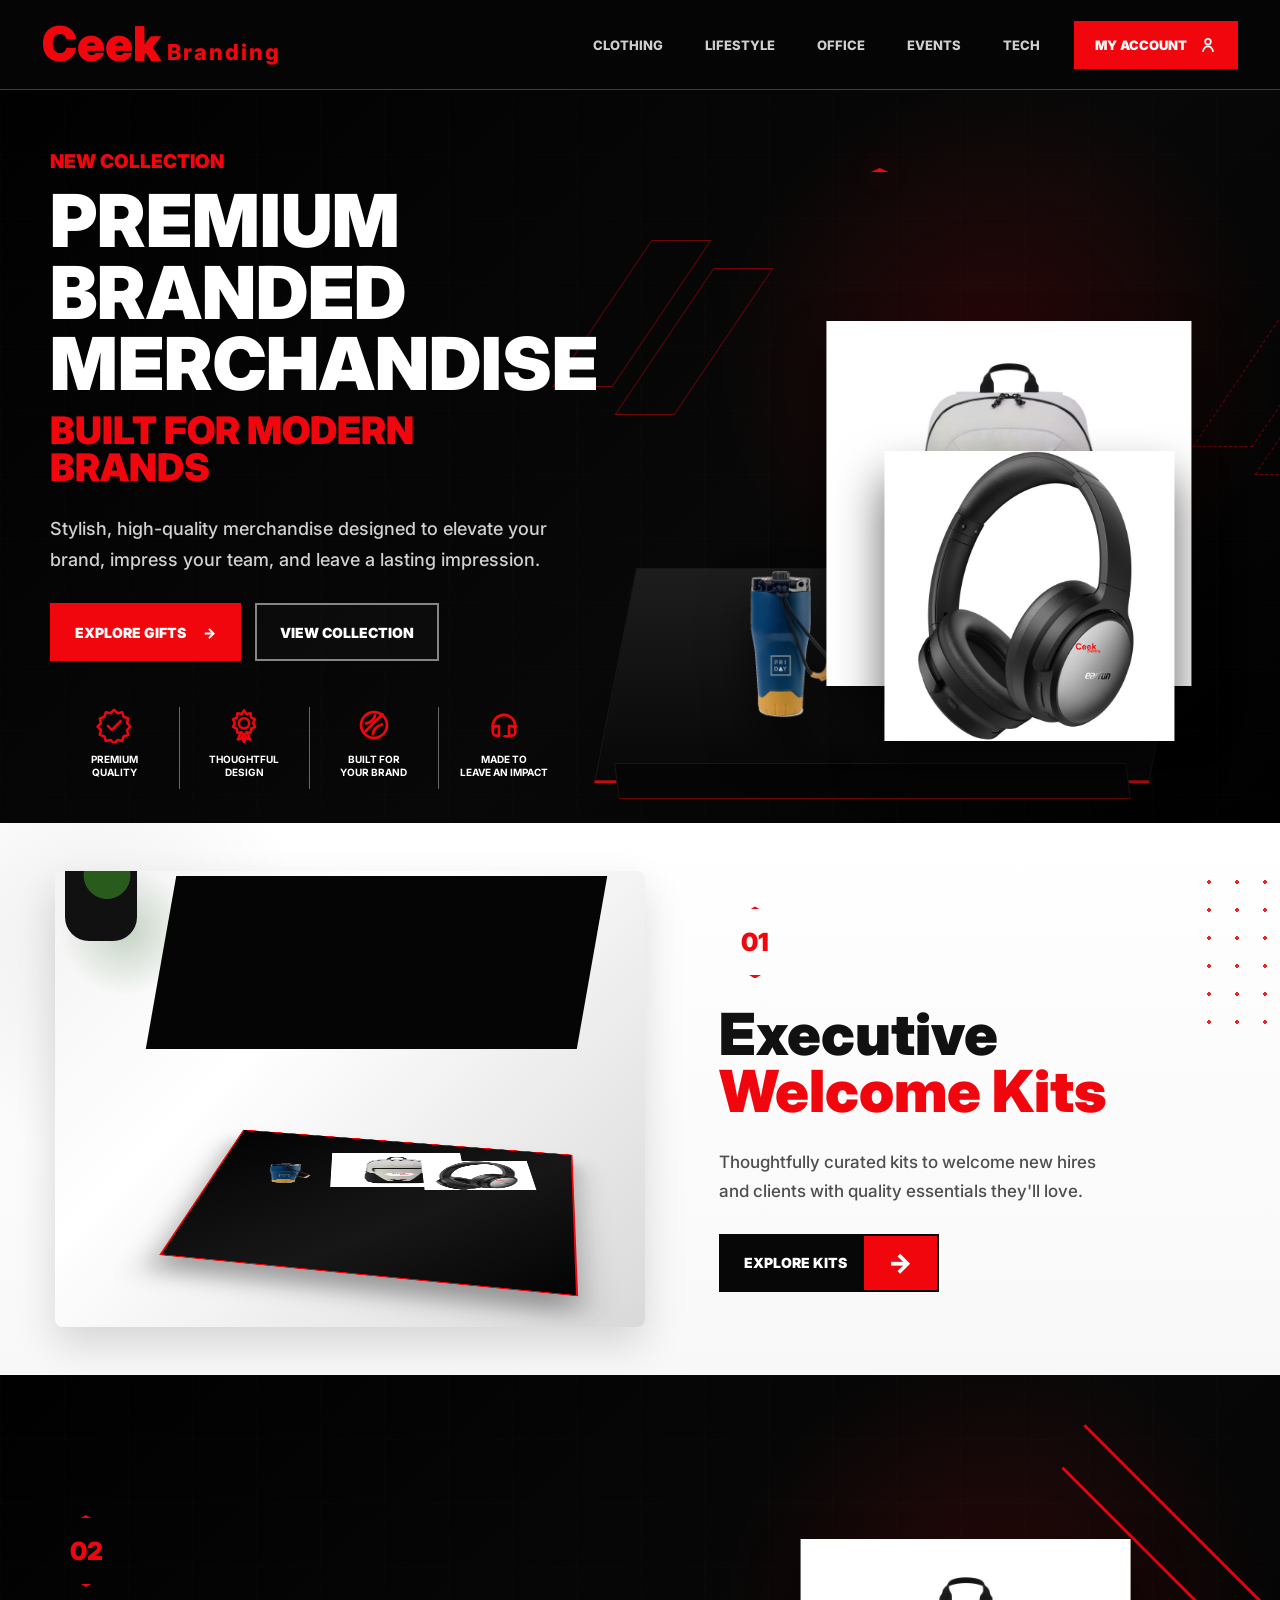
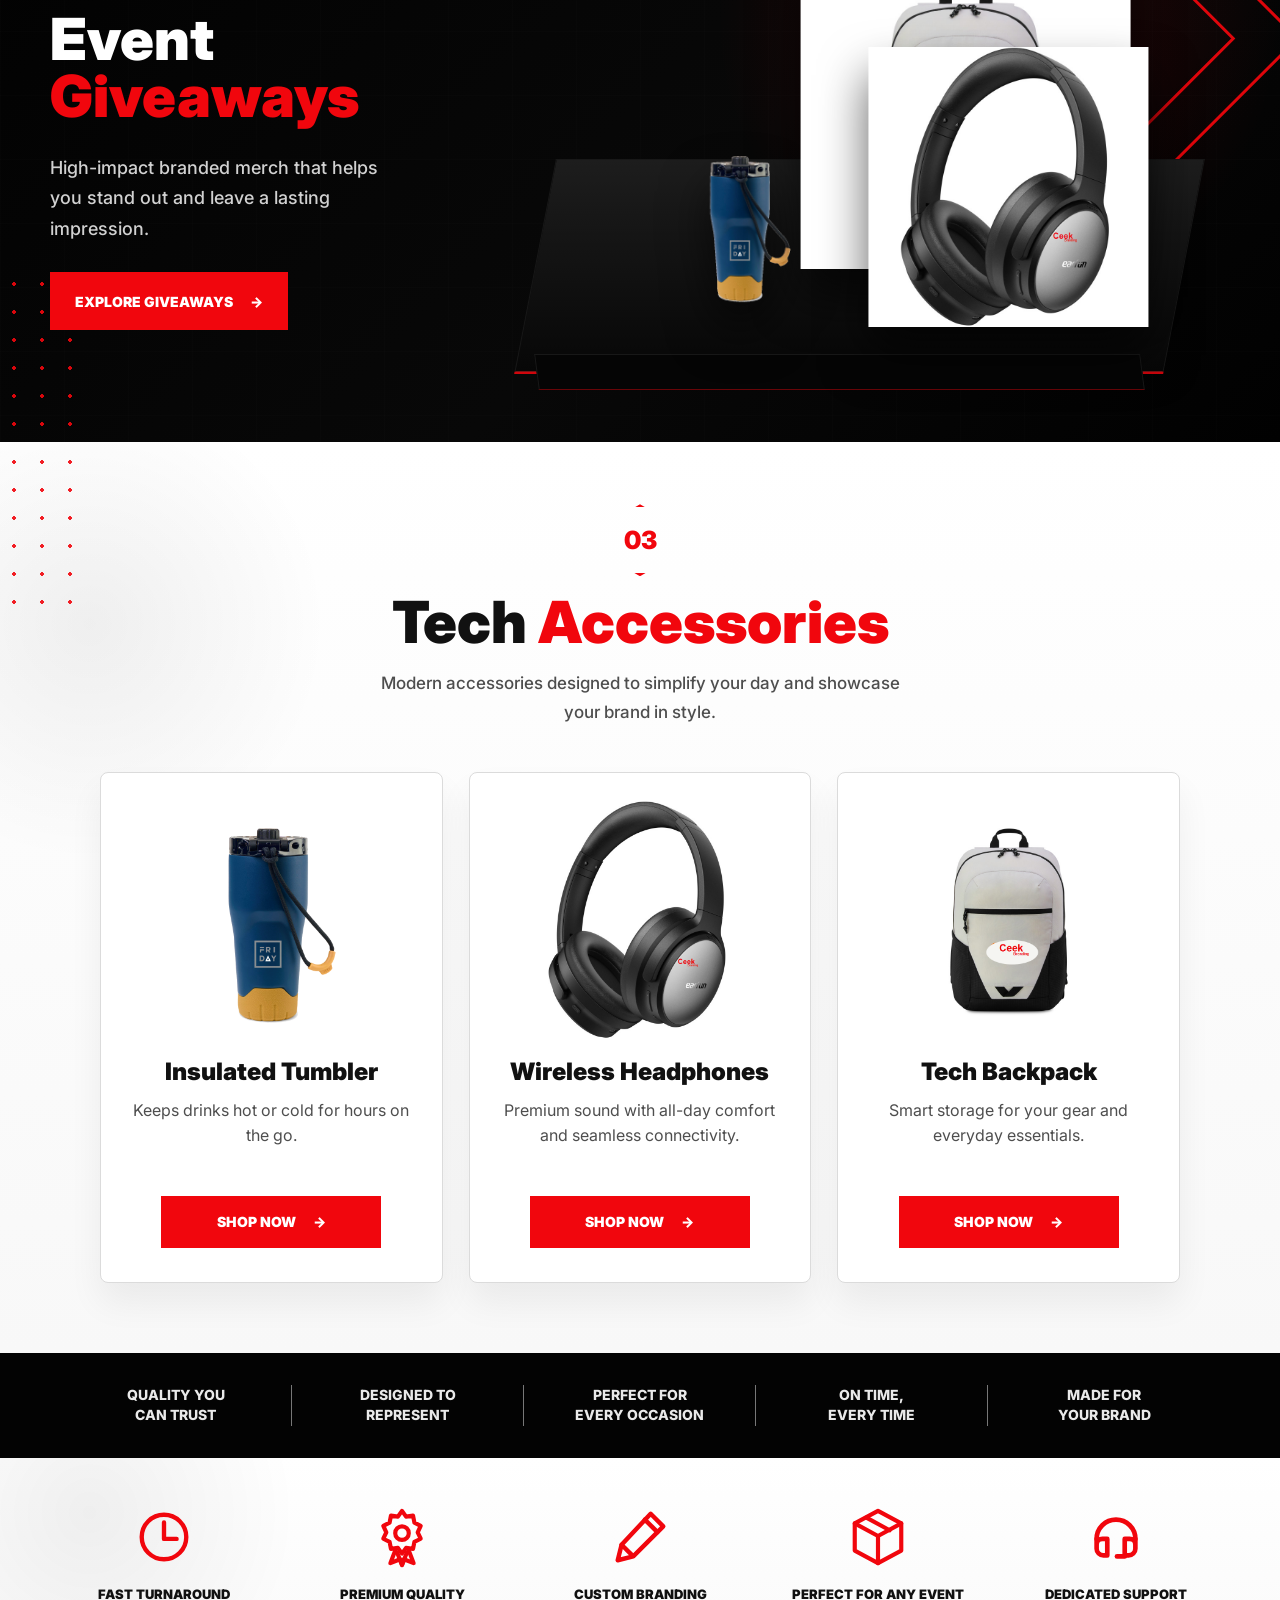
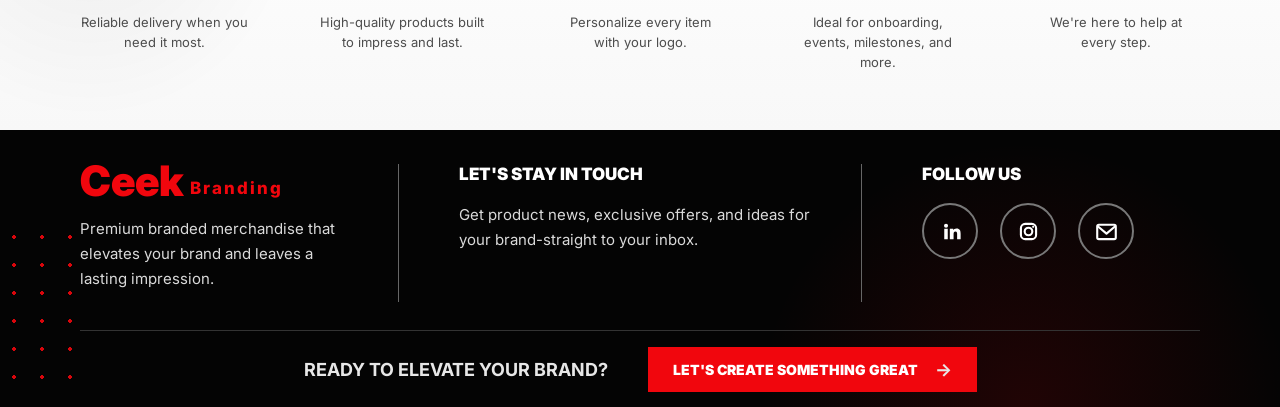
==== index.html @ 0e0e2baf "initial push" ====
<!DOCTYPE html>
<html lang="en">
  <head>
    <meta charset="UTF-8" />
    <meta name="viewport" content="width=device-width, initial-scale=1.0" />
    <title>Ceek Branding - Premium Branded Merchandise</title>
    <link rel="preconnect" href="https://fonts.googleapis.com" />
    <link rel="preconnect" href="https://fonts.gstatic.com" crossorigin />
    <link
      href="https://fonts.googleapis.com/css2?family=Inter:wght@400;500;600;700;800;900&display=swap"
      rel="stylesheet"
    />
    <link rel="stylesheet" href="assets/css/style.css" />
  </head>
  <body>
    <header class="site-header">
      <a class="brand" href="#" aria-label="Ceek Branding home">
        <span>Ceek</span>
        <small>Branding</small>
      </a>
      <button class="nav-toggle" type="button" aria-label="Open navigation">
        <span></span>
        <span></span>
        <span></span>
      </button>
      <nav class="main-nav" aria-label="Primary navigation">
        <a href="#clothing">Clothing</a>
        <a href="#lifestyle">Lifestyle</a>
        <a href="#office">Office</a>
        <a href="#events">Events</a>
        <a href="#tech">Tech</a>
      </nav>
      <a class="account-btn" href="#">
        My Account
        <img class="account-icon-img" src="assets/img/icons/user.svg" alt="" aria-hidden="true" />
      </a>
    </header>

    <main>
      <section class="hero section-dark" id="clothing">
        <div class="angle-lines hero-lines-left" aria-hidden="true"></div>
        <div class="angle-lines hero-lines-right" aria-hidden="true"></div>
        <div class="hero-copy">
          <p class="eyebrow">New Collection</p>
          <h1>Premium Branded Merchandise</h1>
          <h2>Built for Modern Brands</h2>
          <p>
            Stylish, high-quality merchandise designed to elevate your brand,
            impress your team, and leave a lasting impression.
          </p>
          <div class="button-row">
            <a class="btn btn-red" href="#tech">Explore Gifts <span>&rarr;</span></a>
            <a class="btn btn-outline" href="#collection">View Collection</a>
          </div>
          <div class="hero-points" aria-label="Brand promises">
            <div>
              <img class="line-icon" src="assets/img/icons/badge-check.svg" alt="" aria-hidden="true" />
              <strong>Premium<br />Quality</strong>
            </div>
            <div>
              <img class="line-icon" src="assets/img/icons/gear-award.svg" alt="" aria-hidden="true" />
              <strong>Thoughtful<br />Design</strong>
            </div>
            <div>
              <img class="line-icon" src="assets/img/icons/brand-mark.svg" alt="" aria-hidden="true" />
              <strong>Built for<br />Your Brand</strong>
            </div>
            <div>
              <img class="line-icon" src="assets/img/icons/headset.svg" alt="" aria-hidden="true" />
              <strong>Made to<br />Leave an Impact</strong>
            </div>
          </div>
        </div>

        <div class="hero-visual">
          <div class="neon-hex"></div>
          <div class="product-stage">
            <img class="hero-tumbler product-img" src="assets/img/transperent-img/bottle-img.png" alt="Ceek branded tumbler" />
            <img class="hero-backpack product-img" src="assets/img/transperent-img/backpack-img.png" alt="Ceek branded backpack" />
            <img class="hero-headphones product-img" src="assets/img/transperent-img/headphones-img.png" alt="Ceek branded headphones" />
          </div>
        </div>
      </section>

      <section class="welcome section-light" id="lifestyle">
        <div class="dot-field dot-right" aria-hidden="true"></div>
        <div class="kit-photo">
          <div class="plant"></div>
          <div class="box-lid"></div>
          <div class="gift-box">
            <div class="box-inner">
              <img class="box-tumbler" src="assets/img/transperent-img/bottle-img.png" alt="" />
              <img class="box-backpack" src="assets/img/transperent-img/backpack-img.png" alt="" />
              <img class="box-headphones" src="assets/img/transperent-img/headphones-img.png" alt="" />
            </div>
          </div>
        </div>
        <div class="section-copy">
          <div class="number-badge">01</div>
          <h2>Executive <span>Welcome Kits</span></h2>
          <p>
            Thoughtfully curated kits to welcome new hires and clients with
            quality essentials they'll love.
          </p>
          <a class="btn btn-split" href="#collection">Explore Kits <span>&rarr;</span></a>
        </div>
      </section>

      <section class="giveaways section-dark" id="events">
        <div class="dot-field dot-left" aria-hidden="true"></div>
        <div class="giveaway-copy">
          <div class="number-badge dark">02</div>
          <h2>Event <span>Giveaways</span></h2>
          <p>
            High-impact branded merch that helps you stand out and leave a
            lasting impression.
          </p>
          <a class="btn btn-red" href="#tech">Explore Giveaways <span>&rarr;</span></a>
        </div>
        <div class="giveaway-visual">
          <div class="chevrons" aria-hidden="true"></div>
          <div class="product-stage lower">
            <img class="lower-tumbler product-img" src="assets/img/transperent-img/bottle-img.png" alt="Ceek tumbler" />
            <img class="lower-backpack product-img" src="assets/img/transperent-img/backpack-img.png" alt="Ceek backpack" />
            <img class="lower-headphones product-img" src="assets/img/transperent-img/headphones-img.png" alt="Ceek headphones" />
          </div>
        </div>
      </section>

      <section class="products section-light" id="tech">
        <div class="dot-field dot-products" aria-hidden="true"></div>
        <div class="section-heading">
          <div class="number-badge centered">03</div>
          <h2>Tech <span>Accessories</span></h2>
          <p>
            Modern accessories designed to simplify your day and showcase your
            brand in style.
          </p>
        </div>
        <div class="product-grid" id="collection">
          <article class="product-card">
            <img src="assets/img/transperent-img/bottle-img.png" alt="Insulated tumbler" />
            <h3>Insulated Tumbler</h3>
            <p>Keeps drinks hot or cold for hours on the go.</p>
            <a class="btn btn-red card-btn" href="#">Shop Now <span>&rarr;</span></a>
          </article>
          <article class="product-card">
            <img src="assets/img/transperent-img/headphones-img.png" alt="Wireless headphones" />
            <h3>Wireless Headphones</h3>
            <p>Premium sound with all-day comfort and seamless connectivity.</p>
            <a class="btn btn-red card-btn" href="#">Shop Now <span>&rarr;</span></a>
          </article>
          <article class="product-card">
            <img src="assets/img/transperent-img/backpack-img.png" alt="Tech backpack" />
            <h3>Tech Backpack</h3>
            <p>Smart storage for your gear and everyday essentials.</p>
            <a class="btn btn-red card-btn" href="#">Shop Now <span>&rarr;</span></a>
          </article>
        </div>
      </section>

      <section class="trust-bar" aria-label="Brand qualities">
        <span>Quality You<br />Can Trust</span>
        <span>Designed to<br />Represent</span>
        <span>Perfect for<br />Every Occasion</span>
        <span>On Time,<br />Every Time</span>
        <span>Made for<br />Your Brand</span>
      </section>

      <section class="features section-light" id="office">
        <article>
          <img class="feature-icon" src="assets/img/icons/clock.svg" alt="" aria-hidden="true" />
          <h3>Fast Turnaround</h3>
          <p>Reliable delivery when you need it most.</p>
        </article>
        <article>
          <img class="feature-icon" src="assets/img/icons/award.svg" alt="" aria-hidden="true" />
          <h3>Premium Quality</h3>
          <p>High-quality products built to impress and last.</p>
        </article>
        <article>
          <img class="feature-icon" src="assets/img/icons/pencil.svg" alt="" aria-hidden="true" />
          <h3>Custom Branding</h3>
          <p>Personalize every item with your logo.</p>
        </article>
        <article>
          <img class="feature-icon" src="assets/img/icons/package.svg" alt="" aria-hidden="true" />
          <h3>Perfect for Any Event</h3>
          <p>Ideal for onboarding, events, milestones, and more.</p>
        </article>
        <article>
          <img class="feature-icon" src="assets/img/icons/headset.svg" alt="" aria-hidden="true" />
          <h3>Dedicated Support</h3>
          <p>We're here to help at every step.</p>
        </article>
      </section>
    </main>

    <footer class="site-footer">
      <div class="dot-field footer-dots" aria-hidden="true"></div>
      <div class="footer-main">
        <div>
          <a class="brand footer-brand" href="#">
            <span>Ceek</span>
            <small>Branding</small>
          </a>
          <p>
            Premium branded merchandise that elevates your brand and leaves a
            lasting impression.
          </p>
        </div>
        <div>
          <h3>Let's Stay in Touch</h3>
          <p>
            Get product news, exclusive offers, and ideas for your
            brand-straight to your inbox.
          </p>
        </div>
        <div>
          <h3>Follow Us</h3>
          <div class="socials">
            <a href="#" aria-label="LinkedIn"><img src="assets/img/icons/linkedin.svg" alt="" aria-hidden="true" /></a>
            <a href="#" aria-label="Instagram"><img src="assets/img/icons/instagram.svg" alt="" aria-hidden="true" /></a>
            <a href="#" aria-label="Email"><img src="assets/img/icons/mail.svg" alt="" aria-hidden="true" /></a>
          </div>
        </div>
      </div>
      <div class="footer-cta">
        <span>Ready to Elevate Your Brand?</span>
        <a class="btn btn-red" href="#">Let's Create Something Great <span>&rarr;</span></a>
      </div>
      <div class="angle-lines footer-lines" aria-hidden="true"></div>
    </footer>

    <script src="assets/js/script.js"></script>
  </body>
</html>
---- assets/css/style.css ----
:root {
  --red: #f1060d;
  --red-dark: #bd0008;
  --black: #030303;
  --ink: #111111;
  --muted: #626262;
  --line: #dedede;
  --white: #ffffff;
  --soft: #f7f7f7;
}

* {
  box-sizing: border-box;
}

html {
  scroll-behavior: smooth;
}

body {
  margin: 0;
  background: var(--black);
  color: var(--ink);
  font-family: "Inter", Arial, sans-serif;
  overflow-x: hidden;
}

img {
  display: block;
  max-width: 100%;
}

a {
  color: inherit;
  text-decoration: none;
}

.site-header {
  align-items: center;
  background: #050505;
  border-bottom: 1px solid #3d3d3d;
  color: var(--white);
  display: flex;
  gap: 34px;
  height: 90px;
  justify-content: space-between;
  left: 0;
  padding: 0 42px;
  position: sticky;
  right: 0;
  top: 0;
  z-index: 20;
}

.brand {
  align-items: flex-end;
  color: var(--red);
  display: inline-flex;
  font-weight: 900;
  gap: 6px;
  line-height: 0.8;
}

.brand span {
  font-size: 48px;
  letter-spacing: 0;
}

.brand small {
  font-size: 22px;
  font-weight: 800;
  letter-spacing: 2px;
  margin-bottom: 2px;
}

.main-nav {
  align-items: center;
  display: flex;
  gap: 42px;
  margin-left: auto;
  text-transform: uppercase;
}

.main-nav a {
  color: #cfcfcf;
  font-size: 13px;
  font-weight: 800;
  transition: color 180ms ease;
}

.main-nav a:hover {
  color: var(--red);
}

.account-btn {
  align-items: center;
  background: var(--red);
  display: inline-flex;
  font-size: 13px;
  font-weight: 900;
  gap: 12px;
  min-height: 48px;
  padding: 0 21px;
  text-transform: uppercase;
}

.account-icon {
  border: 2px solid var(--white);
  border-radius: 50%;
  height: 12px;
  position: relative;
  width: 12px;
}

.account-icon::after {
  background: var(--white);
  border-radius: 6px 6px 2px 2px;
  content: "";
  height: 8px;
  left: 50%;
  position: absolute;
  top: 10px;
  transform: translateX(-50%);
  width: 16px;
}

.account-icon-img {
  height: 18px;
  width: 18px;
}

.nav-toggle {
  background: transparent;
  border: 0;
  display: none;
  height: 42px;
  padding: 8px;
  width: 42px;
}

.nav-toggle span {
  background: var(--white);
  display: block;
  height: 2px;
  margin: 6px 0;
  width: 100%;
}

.section-dark {
  background:
    radial-gradient(circle at 78% 37%, rgba(241, 6, 13, 0.15), transparent 26%),
    linear-gradient(135deg, #010101 0%, #080808 58%, #010101 100%);
  color: var(--white);
  position: relative;
}

.section-dark::before {
  background-image:
    linear-gradient(rgba(255, 255, 255, 0.035) 1px, transparent 1px),
    linear-gradient(90deg, rgba(255, 255, 255, 0.035) 1px, transparent 1px);
  background-size: 64px 64px;
  bottom: 0;
  content: "";
  left: 0;
  opacity: 0.28;
  pointer-events: none;
  position: absolute;
  right: 0;
  top: 0;
}

.section-light {
  background:
    radial-gradient(circle at 7% 20%, rgba(0, 0, 0, 0.06), transparent 17%),
    linear-gradient(180deg, #ffffff, #f8f8f8);
  position: relative;
}

.hero {
  display: grid;
  grid-template-columns: minmax(360px, 0.88fr) minmax(520px, 1.12fr);
  min-height: 670px;
  overflow: hidden;
  padding: 60px 50px 34px;
}

.hero-copy {
  align-self: center;
  max-width: 520px;
  position: relative;
  z-index: 3;
}

.eyebrow {
  color: var(--red);
  font-size: 19px;
  font-weight: 900;
  margin: 0 0 12px;
  text-transform: uppercase;
}

.hero h1,
.hero h2,
.giveaway-copy h2,
.section-copy h2,
.section-heading h2 {
  letter-spacing: 0;
  line-height: 0.98;
  margin: 0;
}

.hero h1 {
  font-size: clamp(47px, 6vw, 73px);
  font-weight: 900;
  max-width: 600px;
  text-transform: uppercase;
}

.hero h2 {
  color: var(--red);
  font-size: clamp(28px, 3.1vw, 38px);
  font-weight: 900;
  margin-top: 12px;
  text-transform: uppercase;
}

.hero-copy > p:not(.eyebrow),
.giveaway-copy p,
.section-copy p,
.section-heading p {
  color: #d1d1d1;
  font-size: 18px;
  font-weight: 500;
  line-height: 1.7;
  margin: 28px 0;
}

.button-row {
  display: flex;
  flex-wrap: wrap;
  gap: 14px;
}

.btn {
  align-items: center;
  border: 2px solid transparent;
  display: inline-flex;
  font-size: 14px;
  font-weight: 900;
  gap: 17px;
  justify-content: center;
  min-height: 58px;
  padding: 0 23px;
  text-transform: uppercase;
  transition: transform 160ms ease, background 160ms ease, border-color 160ms ease;
}

.btn:hover {
  transform: translateY(-2px);
}

.reveal {
  opacity: 0;
  transform: translateY(22px);
  transition: opacity 520ms ease, transform 520ms ease;
}

.reveal.is-visible {
  opacity: 1;
  transform: translateY(0);
}

.btn-red {
  background: var(--red);
  color: var(--white);
}

.btn-outline {
  background: rgba(255, 255, 255, 0.02);
  border-color: #858585;
  color: var(--white);
}

.btn-split {
  background: #070707;
  color: var(--white);
  padding-right: 0;
}

.btn-split span {
  align-items: center;
  align-self: stretch;
  background: var(--red);
  display: inline-flex;
  font-size: 26px;
  padding: 0 24px;
}

.hero-points {
  display: grid;
  grid-template-columns: repeat(4, 1fr);
  margin-top: 46px;
}

.hero-points div {
  align-items: center;
  border-right: 1px solid #686868;
  display: flex;
  flex-direction: column;
  gap: 10px;
  min-height: 82px;
  text-align: center;
}

.hero-points div:last-child {
  border-right: 0;
}

.hero-points strong {
  font-size: 10px;
  line-height: 1.25;
  text-transform: uppercase;
}

.line-icon,
.feature-icon {
  color: var(--red);
  display: inline-block;
  height: 34px;
  object-fit: contain;
  position: relative;
  width: 34px;
}

.hero-points .line-icon {
  height: 36px;
  width: 36px;
}

.line-icon::before,
.feature-icon::before {
  border: 4px solid currentColor;
  content: "";
  inset: 3px;
  position: absolute;
}

.quality::before {
  border-radius: 50%;
  clip-path: polygon(50% 0, 62% 20%, 85% 14%, 86% 38%, 100% 50%, 86% 62%, 85% 86%, 62% 80%, 50% 100%, 38% 80%, 15% 86%, 14% 62%, 0 50%, 14% 38%, 15% 14%, 38% 20%);
}

.target::before {
  border-radius: 50%;
}

.target::after {
  border: 3px solid currentColor;
  border-radius: 50%;
  content: "";
  height: 10px;
  left: 12px;
  position: absolute;
  top: 12px;
  width: 10px;
}

.mark::before {
  border-radius: 50%;
  clip-path: polygon(0 44%, 100% 0, 56% 100%);
}

.headset::before,
.support::before {
  border-bottom: 0;
  border-radius: 18px 18px 0 0;
}

.headset::after,
.support::after {
  border-bottom: 4px solid currentColor;
  border-left: 4px solid currentColor;
  border-right: 4px solid currentColor;
  bottom: 4px;
  content: "";
  height: 9px;
  left: 7px;
  position: absolute;
  width: 20px;
}

.hero-visual,
.giveaway-visual {
  min-height: 555px;
  position: relative;
  z-index: 2;
}

.neon-hex {
  filter: drop-shadow(0 0 12px rgba(241, 6, 13, 0.78));
  height: 430px;
  left: 12%;
  position: absolute;
  top: 18px;
  width: 70%;
}

.neon-hex::before {
  border: 4px solid var(--red);
  clip-path: polygon(50% 0, 96% 22%, 96% 77%, 50% 100%, 4% 77%, 4% 22%);
  content: "";
  inset: 0;
  position: absolute;
}

.product-stage {
  border-bottom: 2px solid rgba(241, 6, 13, 0.86);
  bottom: 6px;
  height: 215px;
  left: 7%;
  position: absolute;
  transform: skewX(-11deg);
  width: 84%;
}

.product-stage::before,
.product-stage::after {
  background: linear-gradient(180deg, #1d1d1d, #070707);
  border: 1px solid #181818;
  border-bottom-color: rgba(241, 6, 13, 0.42);
  content: "";
  inset: 0;
  position: absolute;
}

.product-stage::after {
  background: #050505;
  bottom: -18px;
  height: 34px;
  left: 22px;
  top: auto;
  transform: skewX(18deg);
  width: calc(100% - 45px);
}

.product-img {
  filter: drop-shadow(0 28px 24px rgba(0, 0, 0, 0.62));
  position: absolute;
  transform: skewX(11deg);
  z-index: 3;
}

.hero-backpack {
  bottom: 95px;
  left: 32%;
  width: min(365px, 46vw);
}

.hero-tumbler {
  bottom: 52px;
  left: 13%;
  width: min(178px, 21vw);
}

.hero-headphones {
  bottom: 40px;
  right: 2%;
  width: min(290px, 33vw);
}

.angle-lines {
  position: absolute;
}

.angle-lines::before,
.angle-lines::after {
  border: 1px solid rgba(241, 6, 13, 0.45);
  content: "";
  height: 145px;
  position: absolute;
  transform: skewX(-34deg);
  width: 58px;
}

.angle-lines::after {
  left: 62px;
  top: 28px;
}

.hero-lines-left {
  left: 47%;
  top: 150px;
}

.hero-lines-right {
  right: 38px;
  top: 210px;
}

.hero-lines-right::before,
.hero-lines-right::after,
.footer-lines::before,
.footer-lines::after {
  border-style: dashed;
}

.welcome {
  align-items: center;
  display: grid;
  gap: 70px;
  grid-template-columns: 1.08fr 0.92fr;
  min-height: 520px;
  overflow: hidden;
  padding: 48px 55px;
}

.kit-photo {
  aspect-ratio: 1.1 / 0.85;
  background:
    radial-gradient(circle at 12% 13%, rgba(47, 100, 42, 0.25), transparent 10%),
    linear-gradient(135deg, #f3f3f3, #ffffff 36%, #d9d9d9);
  border-radius: 8px;
  box-shadow: 0 18px 40px rgba(0, 0, 0, 0.14);
  max-width: 590px;
  overflow: hidden;
  position: relative;
}

.plant {
  background: #111;
  border-radius: 0 0 24px 24px;
  height: 70px;
  left: 10px;
  position: absolute;
  top: 0;
  width: 72px;
}

.plant::before {
  background: radial-gradient(ellipse at center, #285b1c 0 34%, transparent 35%);
  content: "";
  height: 98px;
  left: -6px;
  position: absolute;
  top: -45px;
  width: 96px;
}

.gift-box {
  background: linear-gradient(135deg, #020202 0%, #171717 60%, #040404 100%);
  border: 2px solid var(--red);
  bottom: 52px;
  box-shadow: 0 28px 34px rgba(0, 0, 0, 0.34);
  height: 68%;
  left: 16%;
  position: absolute;
  transform: perspective(900px) rotateX(56deg) rotateZ(10deg);
  transform-origin: bottom;
  width: 72%;
}

.box-lid {
  background: #050505;
  height: 38%;
  left: 18%;
  position: absolute;
  top: 1%;
  transform: skewX(-10deg);
  width: 73%;
}

.box-inner {
  inset: 0;
  position: absolute;
  transform: rotateZ(-10deg) rotateX(-56deg) translateY(-27%);
}

.box-inner img {
  position: absolute;
}

.box-tumbler {
  left: 9%;
  top: 19%;
  width: 26%;
}

.box-backpack {
  left: 35%;
  top: 7%;
  width: 38%;
}

.box-headphones {
  right: 8%;
  top: 20%;
  width: 31%;
}

.section-copy {
  max-width: 390px;
}

.number-badge {
  align-items: center;
  color: var(--red);
  display: inline-flex;
  font-size: 25px;
  font-weight: 900;
  height: 72px;
  justify-content: center;
  margin-bottom: 28px;
  position: relative;
  width: 72px;
}

.number-badge::before {
  border: 3px solid var(--red);
  clip-path: polygon(50% 0, 93% 25%, 93% 75%, 50% 100%, 7% 75%, 7% 25%);
  content: "";
  inset: 0;
  position: absolute;
}

.number-badge.dark {
  margin-bottom: 24px;
}

.number-badge.centered {
  margin-bottom: 18px;
}

.section-copy h2,
.giveaway-copy h2,
.section-heading h2 {
  color: var(--ink);
  font-size: clamp(38px, 4.7vw, 58px);
  font-weight: 900;
}

.section-copy h2 span,
.giveaway-copy h2 span,
.section-heading h2 span {
  color: var(--red);
  display: block;
}

.section-copy p,
.section-heading p {
  color: #4e4e4e;
  font-size: 17px;
}

.dot-field {
  background-image: radial-gradient(var(--red) 1.8px, transparent 2px);
  background-size: 28px 28px;
  height: 160px;
  opacity: 0.9;
  position: absolute;
  width: 85px;
}

.dot-right {
  right: 0;
  top: 45px;
}

.dot-left {
  bottom: 12px;
  left: 0;
}

.giveaways {
  display: grid;
  grid-template-columns: minmax(330px, 0.72fr) minmax(520px, 1.28fr);
  min-height: 575px;
  overflow: hidden;
  padding: 70px 50px 42px;
}

.giveaway-copy {
  align-self: center;
  max-width: 360px;
  position: relative;
  z-index: 3;
}

.giveaway-copy h2 {
  color: var(--white);
}

.giveaway-copy p {
  font-size: 18px;
}

.chevrons {
  height: 360px;
  position: absolute;
  right: 6%;
  top: 38px;
  width: 360px;
}

.chevrons::before,
.chevrons::after {
  border-right: 3px solid rgba(241, 6, 13, 0.92);
  border-top: 3px solid rgba(241, 6, 13, 0.92);
  content: "";
  height: 240px;
  position: absolute;
  right: 0;
  top: 34px;
  transform: rotate(45deg);
  width: 240px;
}

.chevrons::after {
  height: 300px;
  right: -52px;
  top: 4px;
  width: 300px;
}

.lower {
  bottom: 26px;
  left: 8%;
  width: 86%;
}

.lower-backpack {
  bottom: 103px;
  left: 36%;
  width: min(330px, 38vw);
}

.lower-tumbler {
  bottom: 58px;
  left: 17%;
  width: min(178px, 20vw);
}

.lower-headphones {
  bottom: 45px;
  right: 8%;
  width: min(280px, 29vw);
}

.products {
  overflow: hidden;
  padding: 62px 48px 70px;
}

.dot-products {
  left: 0;
  top: 6px;
}

.section-heading {
  margin: 0 auto 45px;
  max-width: 620px;
  text-align: center;
}

.section-heading h2 span {
  display: inline;
}

.section-heading p {
  margin: 18px auto 0;
  max-width: 530px;
}

.product-grid {
  display: grid;
  gap: 26px;
  grid-template-columns: repeat(3, minmax(0, 1fr));
  margin: 0 auto;
  max-width: 1080px;
}

.product-card {
  align-items: center;
  background: var(--white);
  border: 1px solid #dbdbdb;
  border-radius: 8px;
  box-shadow: 0 20px 35px rgba(0, 0, 0, 0.06);
  display: flex;
  flex-direction: column;
  min-height: 480px;
  padding: 28px 24px 34px;
  text-align: center;
}

.product-card img {
  height: 238px;
  object-fit: contain;
  width: 100%;
}

.product-card h3 {
  font-size: 24px;
  font-weight: 900;
  margin: 18px 0 12px;
}

.product-card p {
  color: #4e4e4e;
  font-size: 16px;
  line-height: 1.55;
  margin: 0 0 24px;
  min-height: 74px;
}

.card-btn {
  margin-top: auto;
  min-height: 52px;
  min-width: 220px;
}

.trust-bar {
  align-items: center;
  background: #030303;
  color: #e9e9e9;
  display: grid;
  grid-template-columns: repeat(5, 1fr);
  min-height: 105px;
  padding: 20px 60px;
  text-align: center;
}

.trust-bar span {
  border-right: 1px solid #777;
  display: block;
  font-size: 14px;
  font-weight: 800;
  line-height: 1.45;
  text-transform: uppercase;
}

.trust-bar span:last-child {
  border-right: 0;
}

.features {
  display: grid;
  gap: 30px;
  grid-template-columns: repeat(5, 1fr);
  padding: 48px 60px 58px;
  text-align: center;
}

.features article {
  align-items: center;
  display: flex;
  flex-direction: column;
}

.feature-icon {
  height: 62px;
  margin-bottom: 18px;
  width: 62px;
}

.clock::before {
  border-radius: 50%;
}

.clock::after {
  background: currentColor;
  content: "";
  height: 22px;
  left: 30px;
  position: absolute;
  top: 15px;
  transform-origin: bottom;
  width: 4px;
}

.medal::before {
  border-radius: 50%;
  clip-path: polygon(50% 0, 58% 13%, 72% 6%, 78% 21%, 94% 22%, 87% 37%, 100% 50%, 87% 63%, 94% 78%, 78% 79%, 72% 94%, 58% 87%, 50% 100%, 42% 87%, 28% 94%, 22% 79%, 6% 78%, 13% 63%, 0 50%, 13% 37%, 6% 22%, 22% 21%, 28% 6%, 42% 13%);
}

.medal::after {
  border-left: 8px solid transparent;
  border-right: 8px solid transparent;
  border-top: 17px solid currentColor;
  bottom: 3px;
  content: "";
  left: 23px;
  position: absolute;
}

.pencil::before {
  border-radius: 0;
  height: 42px;
  left: 28px;
  top: 7px;
  transform: rotate(45deg);
  width: 12px;
}

.cube::before {
  clip-path: polygon(50% 0, 91% 23%, 91% 76%, 50% 100%, 9% 76%, 9% 23%);
}

.features h3 {
  font-size: 13px;
  font-weight: 900;
  margin: 0 0 10px;
  text-transform: uppercase;
}

.features p {
  color: #4d4d4d;
  font-size: 13px;
  line-height: 1.55;
  margin: 0;
  max-width: 170px;
}

.site-footer {
  background:
    radial-gradient(circle at 80% 100%, rgba(241, 6, 13, 0.12), transparent 25%),
    #040404;
  color: var(--white);
  overflow: hidden;
  padding: 34px 70px 0;
  position: relative;
}

.footer-main {
  display: grid;
  gap: 60px;
  grid-template-columns: 1.15fr 1.45fr 1fr;
  margin: 0 auto;
  max-width: 1120px;
  position: relative;
  z-index: 2;
}

.footer-main > div {
  border-right: 1px solid #666;
  min-height: 138px;
  padding-right: 45px;
}

.footer-main > div:last-child {
  border-right: 0;
}

.footer-brand span {
  font-size: 42px;
}

.footer-brand small {
  font-size: 17px;
}

.footer-main h3 {
  font-size: 17px;
  font-weight: 900;
  margin: 0 0 19px;
  text-transform: uppercase;
}

.footer-main p {
  color: #dadada;
  font-size: 15px;
  line-height: 1.65;
  margin: 17px 0 0;
}

.socials {
  display: flex;
  gap: 22px;
}

.socials a {
  align-items: center;
  border: 2px solid #787878;
  border-radius: 50%;
  display: inline-flex;
  font-size: 21px;
  font-weight: 900;
  height: 56px;
  justify-content: center;
  text-transform: uppercase;
  width: 56px;
}

.socials img {
  height: 27px;
  object-fit: contain;
  width: 27px;
}

.footer-cta {
  align-items: center;
  border-top: 1px solid #333;
  display: flex;
  gap: 40px;
  justify-content: center;
  margin: 28px auto 0;
  max-width: 1120px;
  min-height: 77px;
  position: relative;
  text-transform: uppercase;
  z-index: 2;
}

.footer-cta span {
  color: #e7e7e7;
  font-size: 18px;
  font-weight: 700;
}

.footer-cta .btn {
  min-height: 45px;
}

.footer-dots {
  bottom: 24px;
  left: 0;
}

.footer-lines {
  bottom: -9px;
  right: 45px;
}

@media (max-width: 1050px) {
  .site-header {
    padding: 0 24px;
  }

  .main-nav {
    gap: 22px;
  }

  .hero,
  .giveaways,
  .welcome {
    grid-template-columns: 1fr;
  }

  .hero {
    padding-top: 46px;
  }

  .hero-copy,
  .giveaway-copy {
    max-width: 650px;
  }

  .hero-visual,
  .giveaway-visual {
    min-height: 500px;
  }

  .product-stage {
    left: 8%;
    width: 78%;
  }

  .welcome {
    gap: 38px;
  }

  .section-copy {
    max-width: 600px;
  }
}

@media (max-width: 820px) {
  .site-header {
    height: auto;
    min-height: 82px;
    padding: 18px 22px;
    position: relative;
  }

  .brand span {
    font-size: 38px;
  }

  .brand small {
    font-size: 16px;
  }

  .nav-toggle {
    display: block;
    margin-left: auto;
  }

  .main-nav {
    background: #050505;
    border-top: 1px solid #2b2b2b;
    display: none;
    flex-direction: column;
    gap: 0;
    left: 0;
    padding: 14px 22px 22px;
    position: absolute;
    right: 0;
    top: 100%;
  }

  .main-nav a {
    padding: 14px 0;
  }

  .site-header.nav-open .main-nav {
    display: flex;
  }

  .account-btn {
    display: none;
  }

  .hero,
  .giveaways,
  .welcome,
  .products,
  .features,
  .site-footer {
    padding-left: 24px;
    padding-right: 24px;
  }

  .hero-points,
  .features,
  .trust-bar {
    grid-template-columns: repeat(2, 1fr);
  }

  .hero-points div:nth-child(2) {
    border-right: 0;
  }

  .product-grid {
    grid-template-columns: 1fr;
  }

  .trust-bar {
    gap: 22px 0;
  }

  .trust-bar span:nth-child(2n),
  .trust-bar span:last-child {
    border-right: 0;
  }

  .footer-main {
    gap: 24px;
    grid-template-columns: 1fr;
  }

  .footer-main > div {
    border-right: 0;
    border-bottom: 1px solid #444;
    min-height: auto;
    padding: 0 0 24px;
  }

  .footer-main > div:last-child {
    border-bottom: 0;
  }

  .footer-cta {
    align-items: stretch;
    flex-direction: column;
    gap: 14px;
    padding: 22px 0;
    text-align: center;
  }
}

@media (max-width: 560px) {
  .hero {
    min-height: auto;
  }

  .hero-copy > p:not(.eyebrow),
  .giveaway-copy p,
  .section-copy p,
  .section-heading p {
    font-size: 16px;
  }

  .hero-visual,
  .giveaway-visual {
    min-height: 390px;
  }

  .product-stage {
    height: 155px;
    left: 2%;
    width: 96%;
  }

  .hero-backpack,
  .lower-backpack {
    bottom: 78px;
    left: 33%;
    width: 225px;
  }

  .hero-tumbler,
  .lower-tumbler {
    bottom: 45px;
    left: 5%;
    width: 116px;
  }

  .hero-headphones,
  .lower-headphones {
    bottom: 36px;
    right: 0;
    width: 174px;
  }

  .neon-hex {
    height: 330px;
    left: 16%;
    width: 70%;
  }

  .welcome {
    padding-top: 38px;
  }

  .hero-points,
  .features,
  .trust-bar {
    grid-template-columns: 1fr;
  }

  .hero-points div,
  .trust-bar span {
    border-right: 0;
  }

  .kit-photo {
    min-height: 310px;
  }

  .product-card {
    min-height: 440px;
  }

  .card-btn {
    min-width: 100%;
  }
}
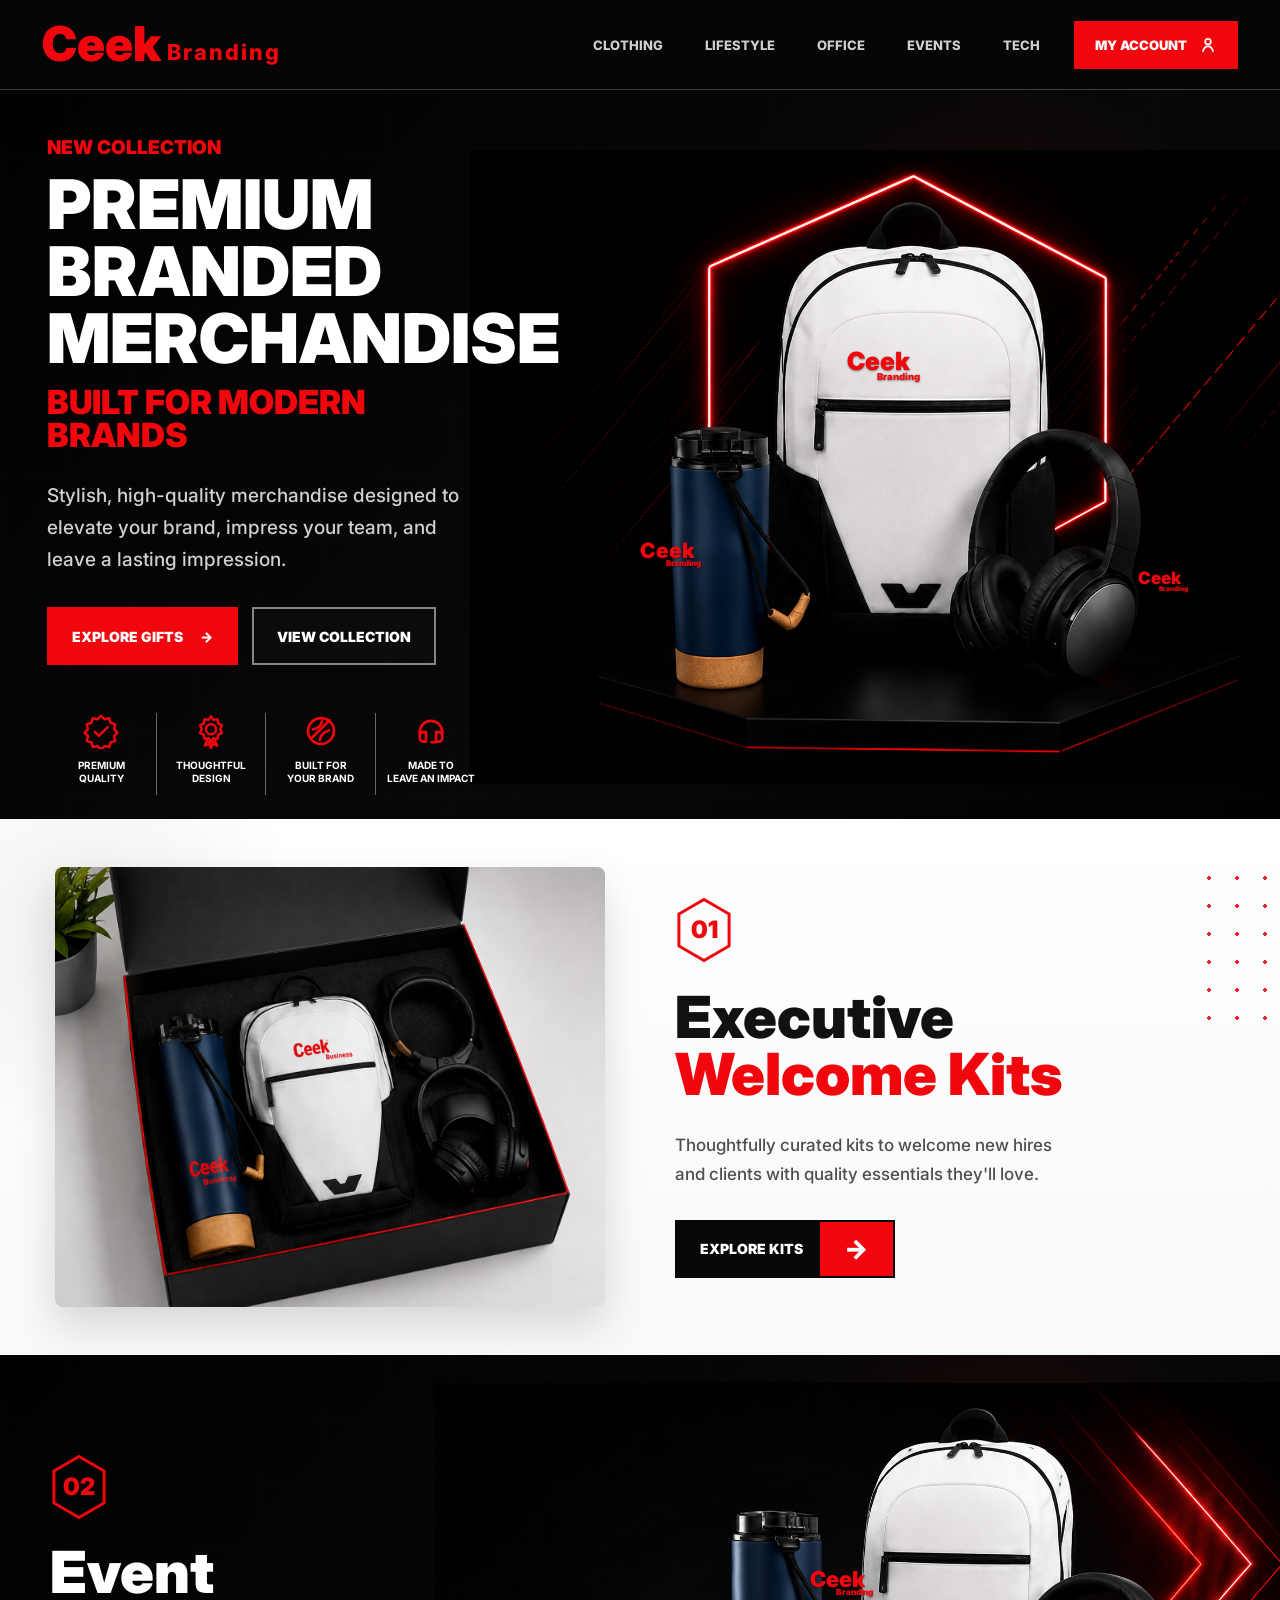
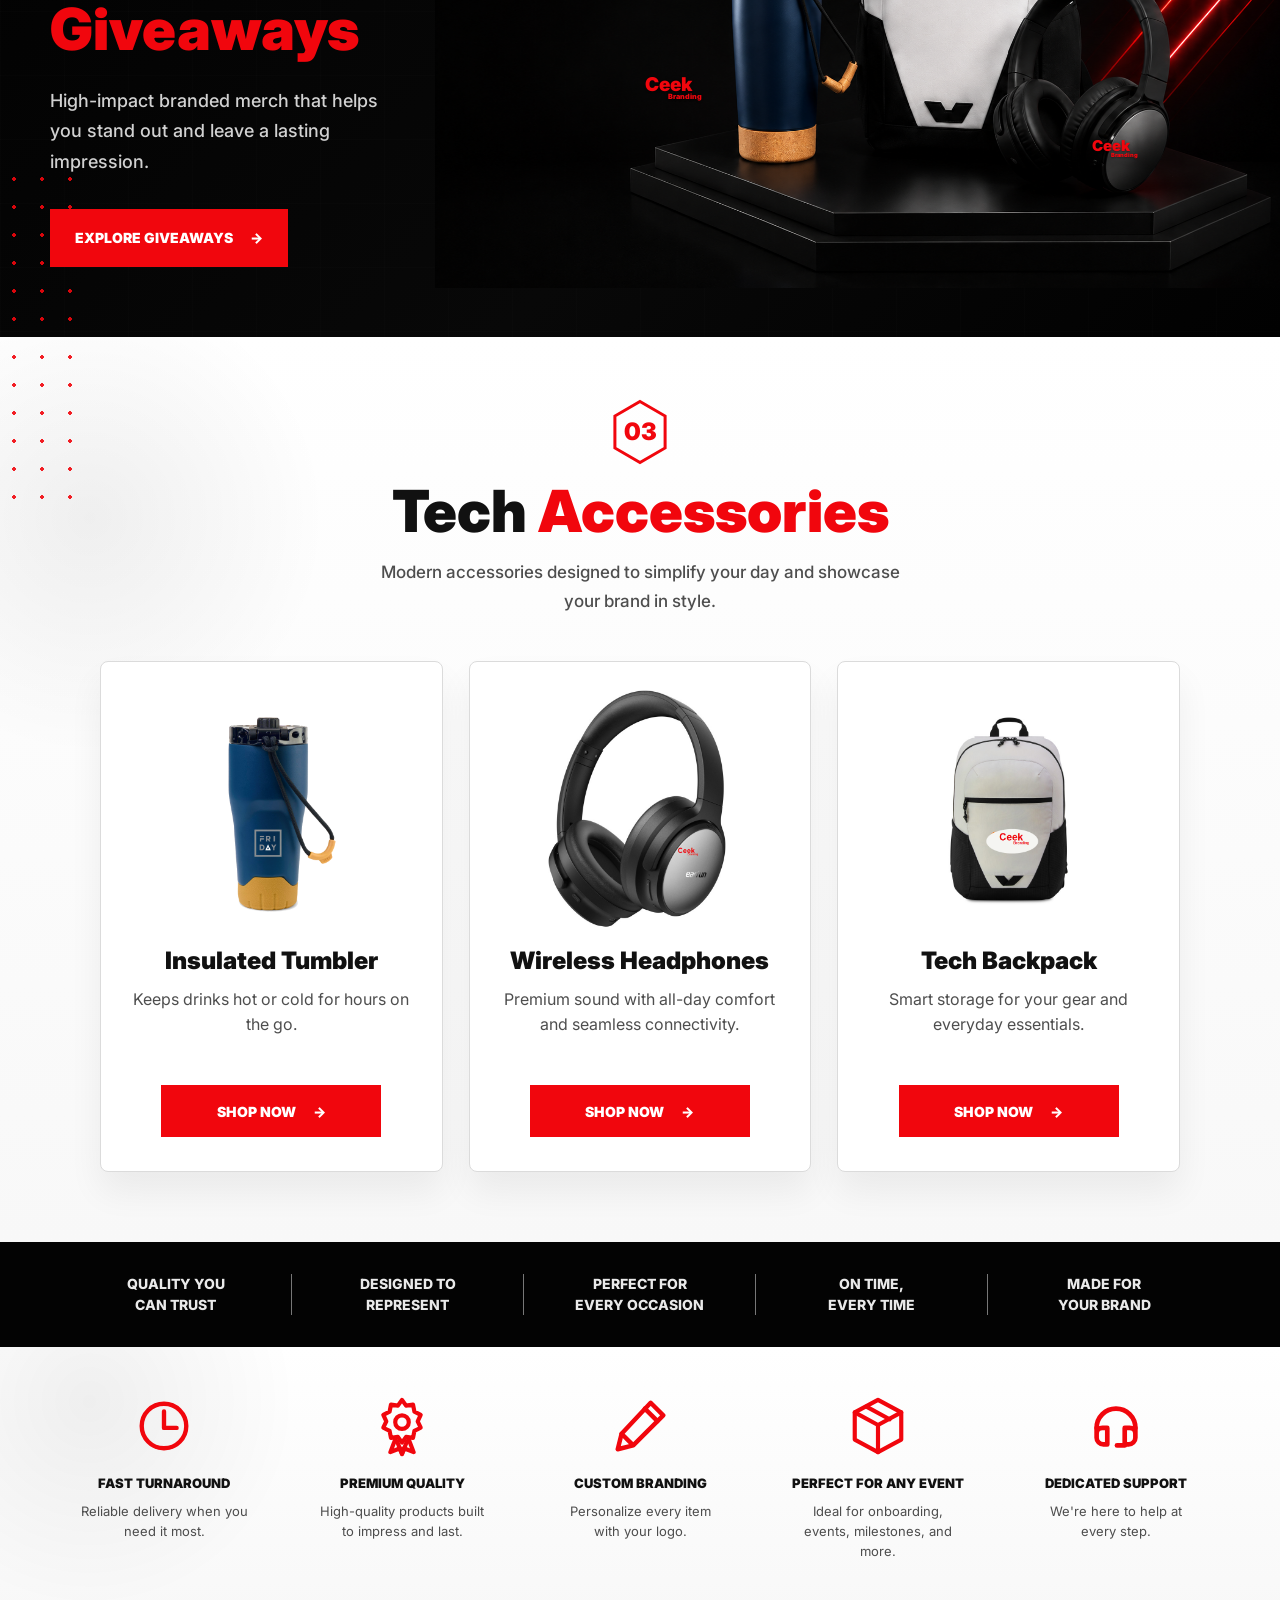
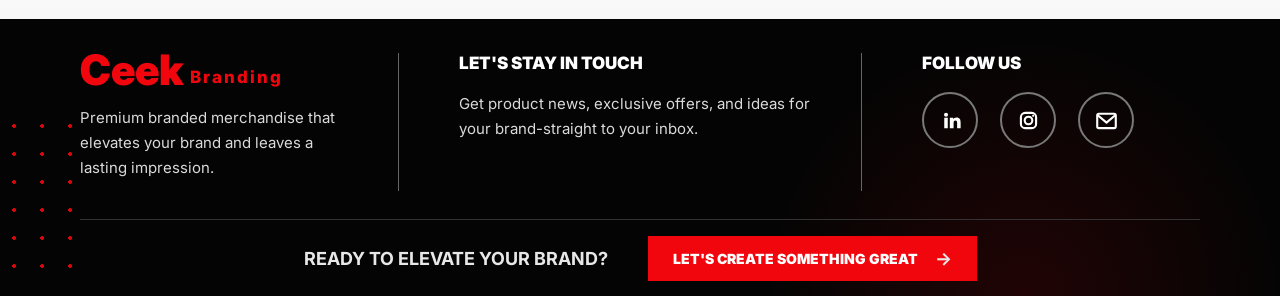
==== commit d5731cdc: "changes" ====
--- a/index.html
+++ b/index.html
@@ -72,28 +72,18 @@
           </div>
         </div>
 
-        <div class="hero-visual">
-          <div class="neon-hex"></div>
-          <div class="product-stage">
-            <img class="hero-tumbler product-img" src="assets/img/transperent-img/bottle-img.png" alt="Ceek branded tumbler" />
-            <img class="hero-backpack product-img" src="assets/img/transperent-img/backpack-img.png" alt="Ceek branded backpack" />
-            <img class="hero-headphones product-img" src="assets/img/transperent-img/headphones-img.png" alt="Ceek branded headphones" />
-          </div>
+        <div class="hero-visual banner-visual hero-banner">
+          <img src="assets/img/banner/hero-section-img.png" alt="Premium Ceek branded merchandise on a neon black display" />
+          <span class="banner-logo hero-logo-bag">Ceek <small>Branding</small></span>
+          <span class="banner-logo hero-logo-bottle">Ceek <small>Branding</small></span>
+          <span class="banner-logo hero-logo-headphones">Ceek <small>Branding</small></span>
         </div>
       </section>
 
       <section class="welcome section-light" id="lifestyle">
         <div class="dot-field dot-right" aria-hidden="true"></div>
         <div class="kit-photo">
-          <div class="plant"></div>
-          <div class="box-lid"></div>
-          <div class="gift-box">
-            <div class="box-inner">
-              <img class="box-tumbler" src="assets/img/transperent-img/bottle-img.png" alt="" />
-              <img class="box-backpack" src="assets/img/transperent-img/backpack-img.png" alt="" />
-              <img class="box-headphones" src="assets/img/transperent-img/headphones-img.png" alt="" />
-            </div>
-          </div>
+          <img src="assets/img/banner/executive-welcome-img.png" alt="Executive welcome kit box with Ceek branded merchandise" />
         </div>
         <div class="section-copy">
           <div class="number-badge">01</div>
@@ -117,13 +107,11 @@
           </p>
           <a class="btn btn-red" href="#tech">Explore Giveaways <span>&rarr;</span></a>
         </div>
-        <div class="giveaway-visual">
-          <div class="chevrons" aria-hidden="true"></div>
-          <div class="product-stage lower">
-            <img class="lower-tumbler product-img" src="assets/img/transperent-img/bottle-img.png" alt="Ceek tumbler" />
-            <img class="lower-backpack product-img" src="assets/img/transperent-img/backpack-img.png" alt="Ceek backpack" />
-            <img class="lower-headphones product-img" src="assets/img/transperent-img/headphones-img.png" alt="Ceek headphones" />
-          </div>
+        <div class="giveaway-visual banner-visual event-banner">
+          <img src="assets/img/banner/event-giveaway-img.png" alt="Event giveaway merchandise on a black platform" />
+          <span class="banner-logo event-logo-bag">Ceek <small>Branding</small></span>
+          <span class="banner-logo event-logo-bottle">Ceek <small>Branding</small></span>
+          <span class="banner-logo event-logo-headphones">Ceek <small>Branding</small></span>
         </div>
       </section>
 
--- a/assets/css/style.css
+++ b/assets/css/style.css
@@ -178,15 +178,16 @@
 
 .hero {
   display: grid;
-  grid-template-columns: minmax(360px, 0.88fr) minmax(520px, 1.12fr);
-  min-height: 670px;
+  grid-template-columns: minmax(430px, 0.74fr) minmax(650px, 1.26fr);
+  min-height: 680px;
   overflow: hidden;
-  padding: 60px 50px 34px;
+  padding: 68px 47px 24px;
 }
 
 .hero-copy {
   align-self: center;
-  max-width: 520px;
+  margin-top: -22px;
+  max-width: 540px;
   position: relative;
   z-index: 3;
 }
@@ -210,7 +211,7 @@
 }
 
 .hero h1 {
-  font-size: clamp(47px, 6vw, 73px);
+  font-size: clamp(58px, 5.35vw, 78px);
   font-weight: 900;
   max-width: 600px;
   text-transform: uppercase;
@@ -218,9 +219,9 @@
 
 .hero h2 {
   color: var(--red);
-  font-size: clamp(28px, 3.1vw, 38px);
+  font-size: clamp(31px, 2.6vw, 40px);
   font-weight: 900;
-  margin-top: 12px;
+  margin-top: 14px;
   text-transform: uppercase;
 }
 
@@ -229,10 +230,10 @@
 .section-copy p,
 .section-heading p {
   color: #d1d1d1;
-  font-size: 18px;
+  font-size: 19px;
   font-weight: 500;
   line-height: 1.7;
-  margin: 28px 0;
+  margin: 28px 0 31px;
 }
 
 .button-row {
@@ -299,7 +300,8 @@
 .hero-points {
   display: grid;
   grid-template-columns: repeat(4, 1fr);
-  margin-top: 46px;
+  margin-top: 48px;
+  max-width: 484px;
 }
 
 .hero-points div {
@@ -508,7 +510,7 @@
   align-items: center;
   display: grid;
   gap: 70px;
-  grid-template-columns: 1.08fr 0.92fr;
+  grid-template-columns: 1fr 1fr;
   min-height: 520px;
   overflow: hidden;
   padding: 48px 55px;
@@ -605,21 +607,23 @@
   align-items: center;
   color: var(--red);
   display: inline-flex;
-  font-size: 25px;
+  font-size: 24px;
   font-weight: 900;
-  height: 72px;
+  height: 66px;
   justify-content: center;
-  margin-bottom: 28px;
+  line-height: 1;
+  margin-bottom: 26px;
   position: relative;
-  width: 72px;
+  width: 58px;
+  z-index: 1;
 }
 
 .number-badge::before {
-  border: 3px solid var(--red);
-  clip-path: polygon(50% 0, 93% 25%, 93% 75%, 50% 100%, 7% 75%, 7% 25%);
+  background: url("../img/icons/number-hex.svg") center / contain no-repeat;
   content: "";
   inset: 0;
   position: absolute;
+  z-index: 0;
 }
 
 .number-badge.dark {
@@ -1029,6 +1033,107 @@
   right: 45px;
 }
 
+.banner-visual {
+  align-self: center;
+  overflow: visible;
+  position: relative;
+}
+
+.banner-visual > img {
+  display: block;
+  height: auto;
+  max-width: none;
+  position: relative;
+  z-index: 2;
+}
+
+.hero-banner {
+  margin-left: -16px;
+  min-height: 570px;
+}
+
+.hero-banner > img {
+  margin-top: -20px;
+  width: min(910px, 66vw);
+}
+
+.banner-logo {
+  color: var(--red);
+  display: inline-flex;
+  flex-direction: column;
+  font-weight: 900;
+  line-height: 0.82;
+  pointer-events: none;
+  position: absolute;
+  text-shadow: 0 1px 2px rgba(0, 0, 0, 0.42);
+  z-index: 3;
+}
+
+.banner-logo small {
+  font-size: 0.38em;
+  font-weight: 900;
+  margin-left: 48%;
+  margin-top: 0.15em;
+}
+
+.hero-logo-bag {
+  font-size: 25px;
+  left: 49.4%;
+  top: 29.5%;
+}
+
+.hero-logo-bottle {
+  font-size: 21px;
+  left: 22.3%;
+  top: 60.6%;
+}
+
+.hero-logo-headphones {
+  font-size: 17px;
+  right: 6.8%;
+  top: 65.6%;
+}
+
+.kit-photo {
+  aspect-ratio: 1.1 / 0.88;
+  background: #f3f3f3;
+}
+
+.kit-photo > img {
+  height: 100%;
+  object-fit: cover;
+  object-position: 50% 50%;
+  width: 100%;
+}
+
+.event-banner {
+  min-height: 470px;
+}
+
+.event-banner > img {
+  margin-left: -40px;
+  margin-top: -42px;
+  width: min(950px, 70vw);
+}
+
+.event-logo-bag {
+  font-size: 22px;
+  left: 44.4%;
+  top: 30.8%;
+}
+
+.event-logo-bottle {
+  font-size: 19px;
+  left: 22.6%;
+  top: 53.5%;
+}
+
+.event-logo-headphones {
+  font-size: 15px;
+  right: 13.2%;
+  top: 67%;
+}
+
 @media (max-width: 1050px) {
   .site-header {
     padding: 0 24px;
@@ -1056,6 +1161,18 @@
   .hero-visual,
   .giveaway-visual {
     min-height: 500px;
+  }
+
+  .hero-banner,
+  .event-banner {
+    margin-left: 0;
+    min-height: 500px;
+  }
+
+  .hero-banner > img,
+  .event-banner > img {
+    margin-left: 0;
+    width: min(1000px, 100vw);
   }
 
   .product-stage {
@@ -1193,6 +1310,32 @@
     min-height: 390px;
   }
 
+  .hero-banner,
+  .event-banner {
+    min-height: 330px;
+  }
+
+  .hero-banner > img,
+  .event-banner > img {
+    margin-top: 0;
+    width: 640px;
+  }
+
+  .hero-logo-bag,
+  .event-logo-bag {
+    font-size: 16px;
+  }
+
+  .hero-logo-bottle,
+  .event-logo-bottle {
+    font-size: 13px;
+  }
+
+  .hero-logo-headphones,
+  .event-logo-headphones {
+    font-size: 11px;
+  }
+
   .product-stage {
     height: 155px;
     left: 2%;
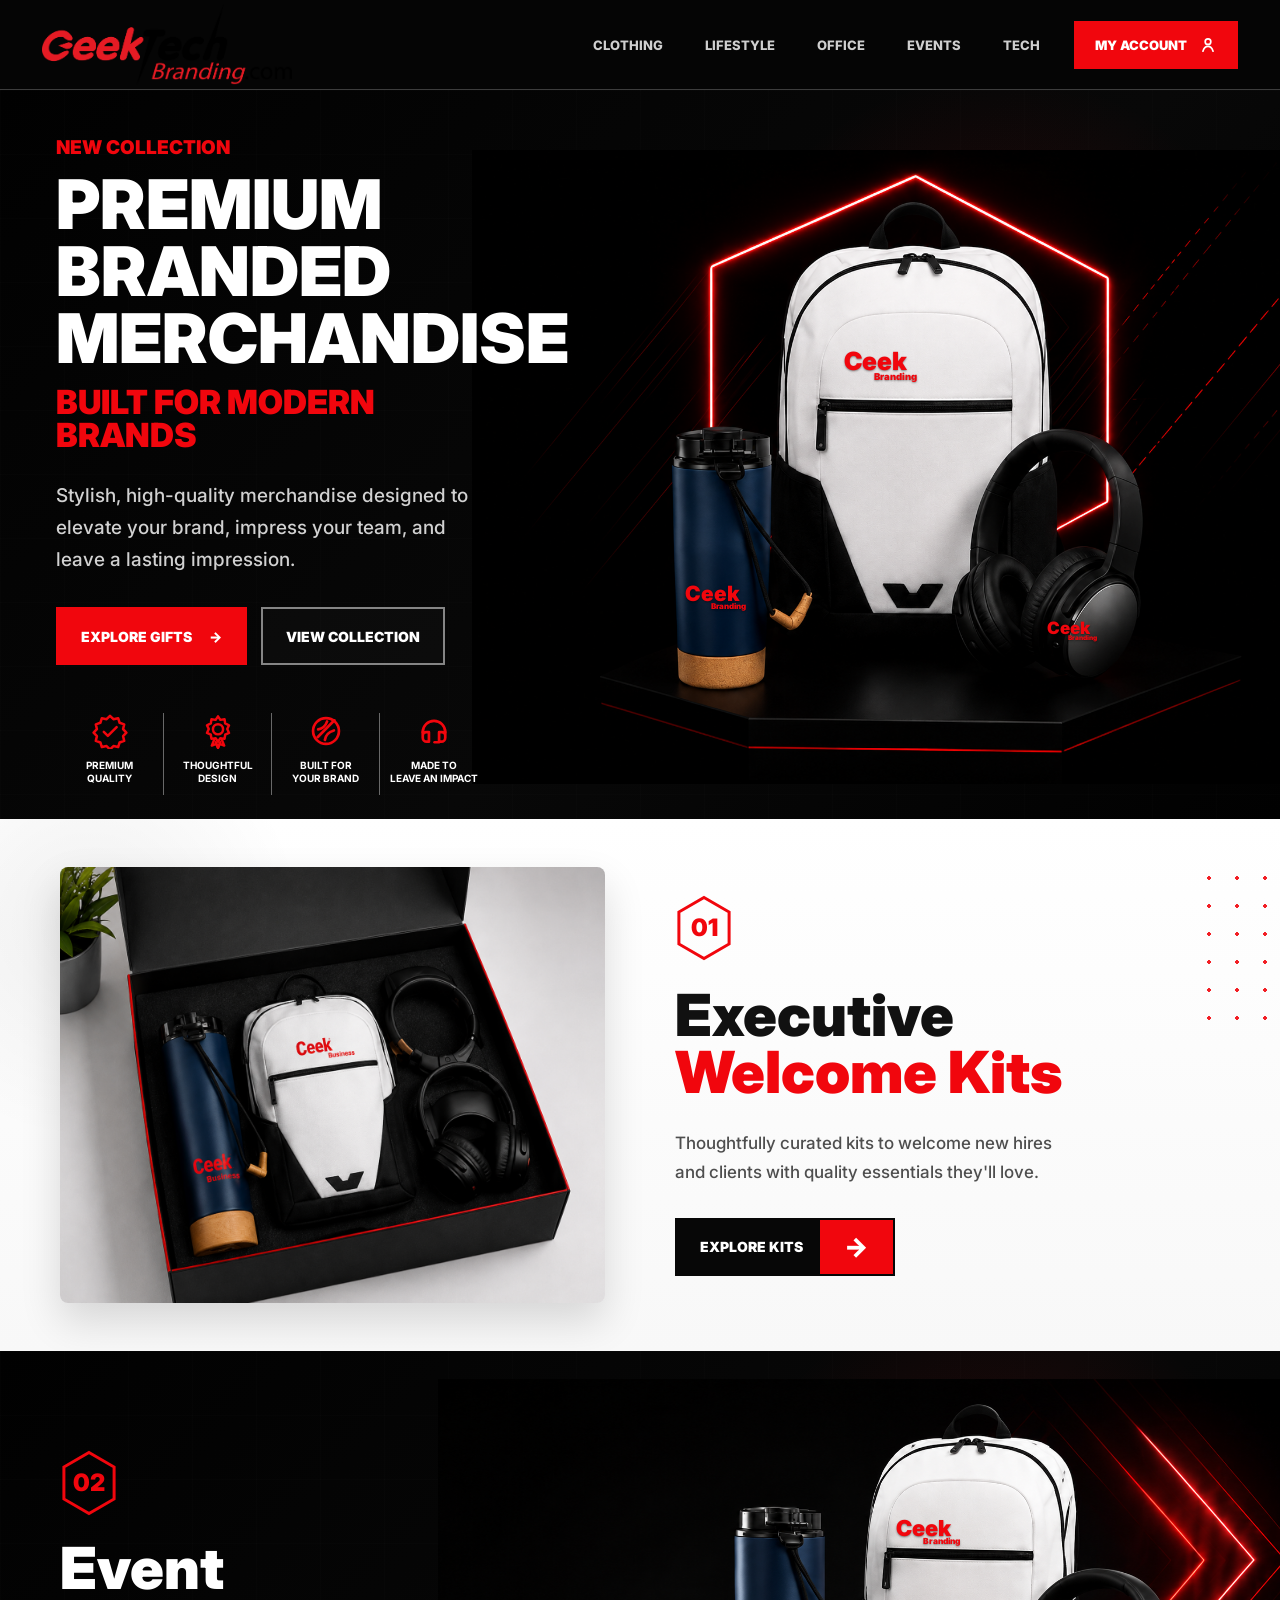
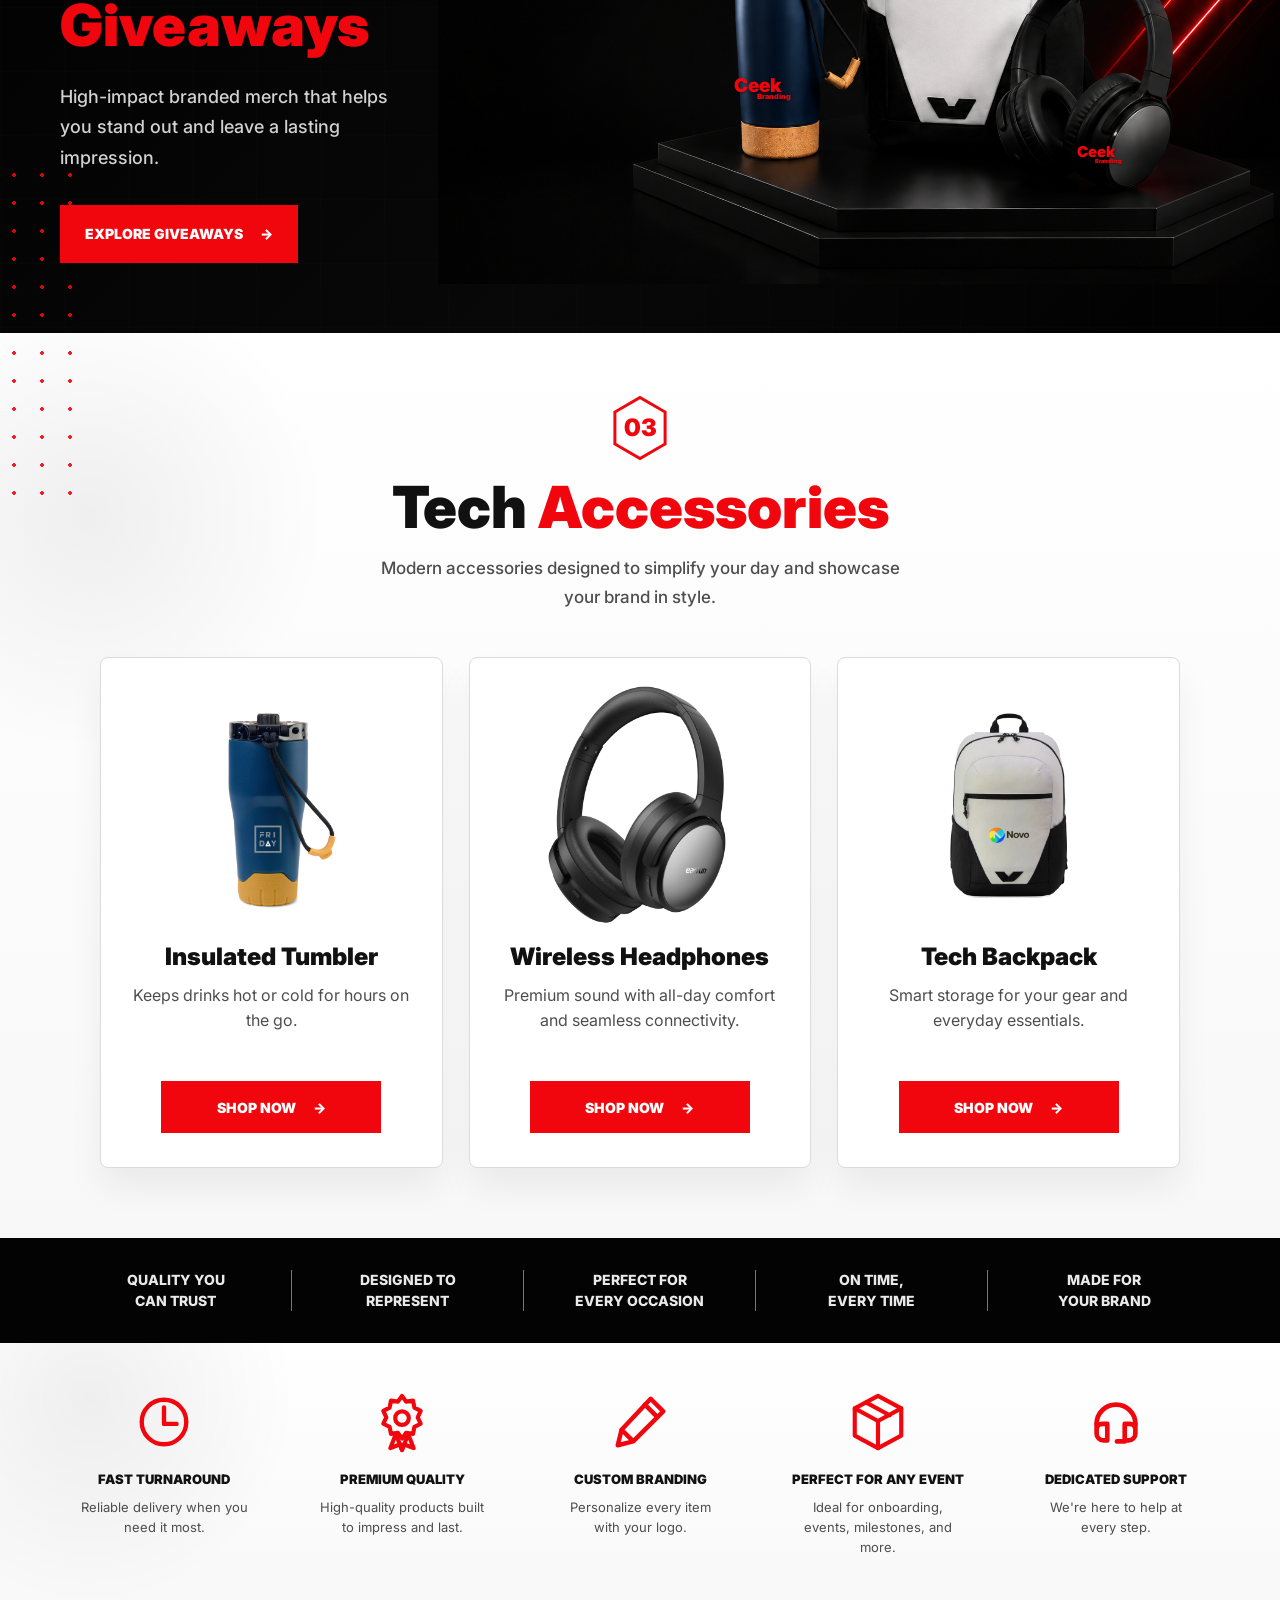
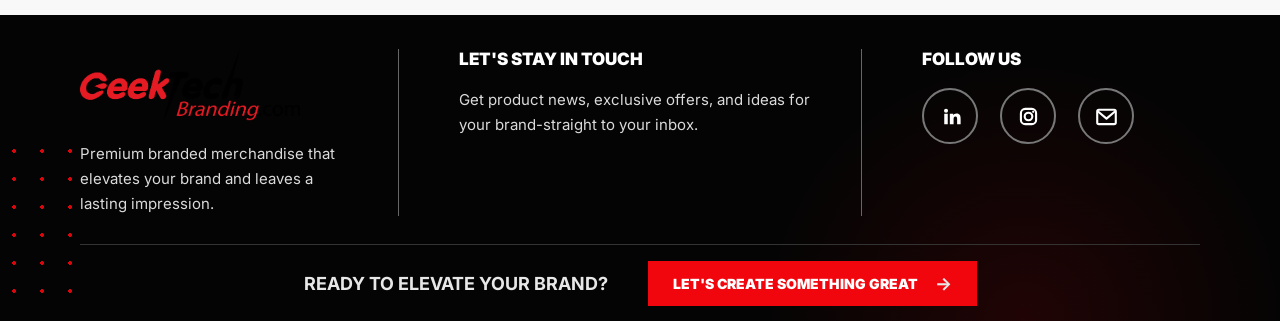
==== commit 3fe56885: "changes done" ====
--- a/index.html
+++ b/index.html
@@ -15,8 +15,7 @@
   <body>
     <header class="site-header">
       <a class="brand" href="#" aria-label="Ceek Branding home">
-        <span>Ceek</span>
-        <small>Branding</small>
+        <img src="assets/img/logo.png" alt="Ceek Branding" />
       </a>
       <button class="nav-toggle" type="button" aria-label="Open navigation">
         <span></span>
@@ -133,13 +132,13 @@
             <a class="btn btn-red card-btn" href="#">Shop Now <span>&rarr;</span></a>
           </article>
           <article class="product-card">
-            <img src="assets/img/transperent-img/headphones-img.png" alt="Wireless headphones" />
+            <img src="assets/img/transperent-img/headset-img.png" alt="Wireless headphones" />
             <h3>Wireless Headphones</h3>
             <p>Premium sound with all-day comfort and seamless connectivity.</p>
             <a class="btn btn-red card-btn" href="#">Shop Now <span>&rarr;</span></a>
           </article>
           <article class="product-card">
-            <img src="assets/img/transperent-img/backpack-img.png" alt="Tech backpack" />
+            <img src="assets/img/transperent-img/bag-img.png" alt="Tech backpack" />
             <h3>Tech Backpack</h3>
             <p>Smart storage for your gear and everyday essentials.</p>
             <a class="btn btn-red card-btn" href="#">Shop Now <span>&rarr;</span></a>
@@ -189,8 +188,7 @@
       <div class="footer-main">
         <div>
           <a class="brand footer-brand" href="#">
-            <span>Ceek</span>
-            <small>Branding</small>
+            <img src="assets/img/logo.png" alt="Ceek Branding" />
           </a>
           <p>
             Premium branded merchandise that elevates your brand and leaves a
--- a/assets/css/style.css
+++ b/assets/css/style.css
@@ -19,7 +19,7 @@
 
 body {
   margin: 0;
-  background: var(--black);
+  background: #eeeeee;
   color: var(--ink);
   font-family: "Inter", Arial, sans-serif;
   overflow-x: hidden;
@@ -52,25 +52,34 @@
   z-index: 20;
 }
 
+.site-header,
+main > section,
+.trust-bar,
+.site-footer {
+  margin-left: auto;
+  margin-right: auto;
+  max-width: 1440px;
+  width: 100%;
+}
+
+main {
+  margin-left: auto;
+  margin-right: auto;
+  max-width: 1440px;
+  overflow: hidden;
+  width: 100%;
+}
+
 .brand {
-  align-items: flex-end;
-  color: var(--red);
+  align-items: center;
   display: inline-flex;
-  font-weight: 900;
-  gap: 6px;
-  line-height: 0.8;
-}
-
-.brand span {
-  font-size: 48px;
-  letter-spacing: 0;
-}
-
-.brand small {
-  font-size: 22px;
-  font-weight: 800;
-  letter-spacing: 2px;
-  margin-bottom: 2px;
+}
+
+.brand img {
+  display: block;
+  height: auto;
+  object-fit: contain;
+  width: 250px;
 }
 
 .main-nav {
@@ -181,7 +190,7 @@
   grid-template-columns: minmax(430px, 0.74fr) minmax(650px, 1.26fr);
   min-height: 680px;
   overflow: hidden;
-  padding: 68px 47px 24px;
+  padding: 68px 56px 24px;
 }
 
 .hero-copy {
@@ -513,7 +522,7 @@
   grid-template-columns: 1fr 1fr;
   min-height: 520px;
   overflow: hidden;
-  padding: 48px 55px;
+  padding: 48px 60px;
 }
 
 .kit-photo {
@@ -679,7 +688,7 @@
   grid-template-columns: minmax(330px, 0.72fr) minmax(520px, 1.28fr);
   min-height: 575px;
   overflow: hidden;
-  padding: 70px 50px 42px;
+  padding: 70px 60px 42px;
 }
 
 .giveaway-copy {
@@ -751,7 +760,7 @@
 
 .products {
   overflow: hidden;
-  padding: 62px 48px 70px;
+  padding: 62px 60px 70px;
 }
 
 .dot-products {
@@ -953,12 +962,8 @@
   border-right: 0;
 }
 
-.footer-brand span {
-  font-size: 42px;
-}
-
-.footer-brand small {
-  font-size: 17px;
+.footer-brand img {
+  width: 220px;
 }
 
 .footer-main h3 {
@@ -1084,14 +1089,14 @@
 
 .hero-logo-bottle {
   font-size: 21px;
-  left: 22.3%;
-  top: 60.6%;
+  left: 28.3%;
+  top: 67.6%;
 }
 
 .hero-logo-headphones {
   font-size: 17px;
-  right: 6.8%;
-  top: 65.6%;
+  right: 17.8%;
+  top: 73.6%;
 }
 
 .kit-photo {
@@ -1118,20 +1123,20 @@
 
 .event-logo-bag {
   font-size: 22px;
-  left: 44.4%;
-  top: 30.8%;
+  left: 56.4%;
+  top: 20.8%;
 }
 
 .event-logo-bottle {
   font-size: 19px;
-  left: 22.6%;
-  top: 53.5%;
+  left: 34.6%;
+  top: 54.5%;
 }
 
 .event-logo-headphones {
   font-size: 15px;
-  right: 13.2%;
-  top: 67%;
+  right: 14.2%;
+  top: 69%;
 }
 
 @media (max-width: 1050px) {
@@ -1197,12 +1202,8 @@
     position: relative;
   }
 
-  .brand span {
-    font-size: 38px;
-  }
-
-  .brand small {
-    font-size: 16px;
+  .brand img {
+    width: 205px;
   }
 
   .nav-toggle {
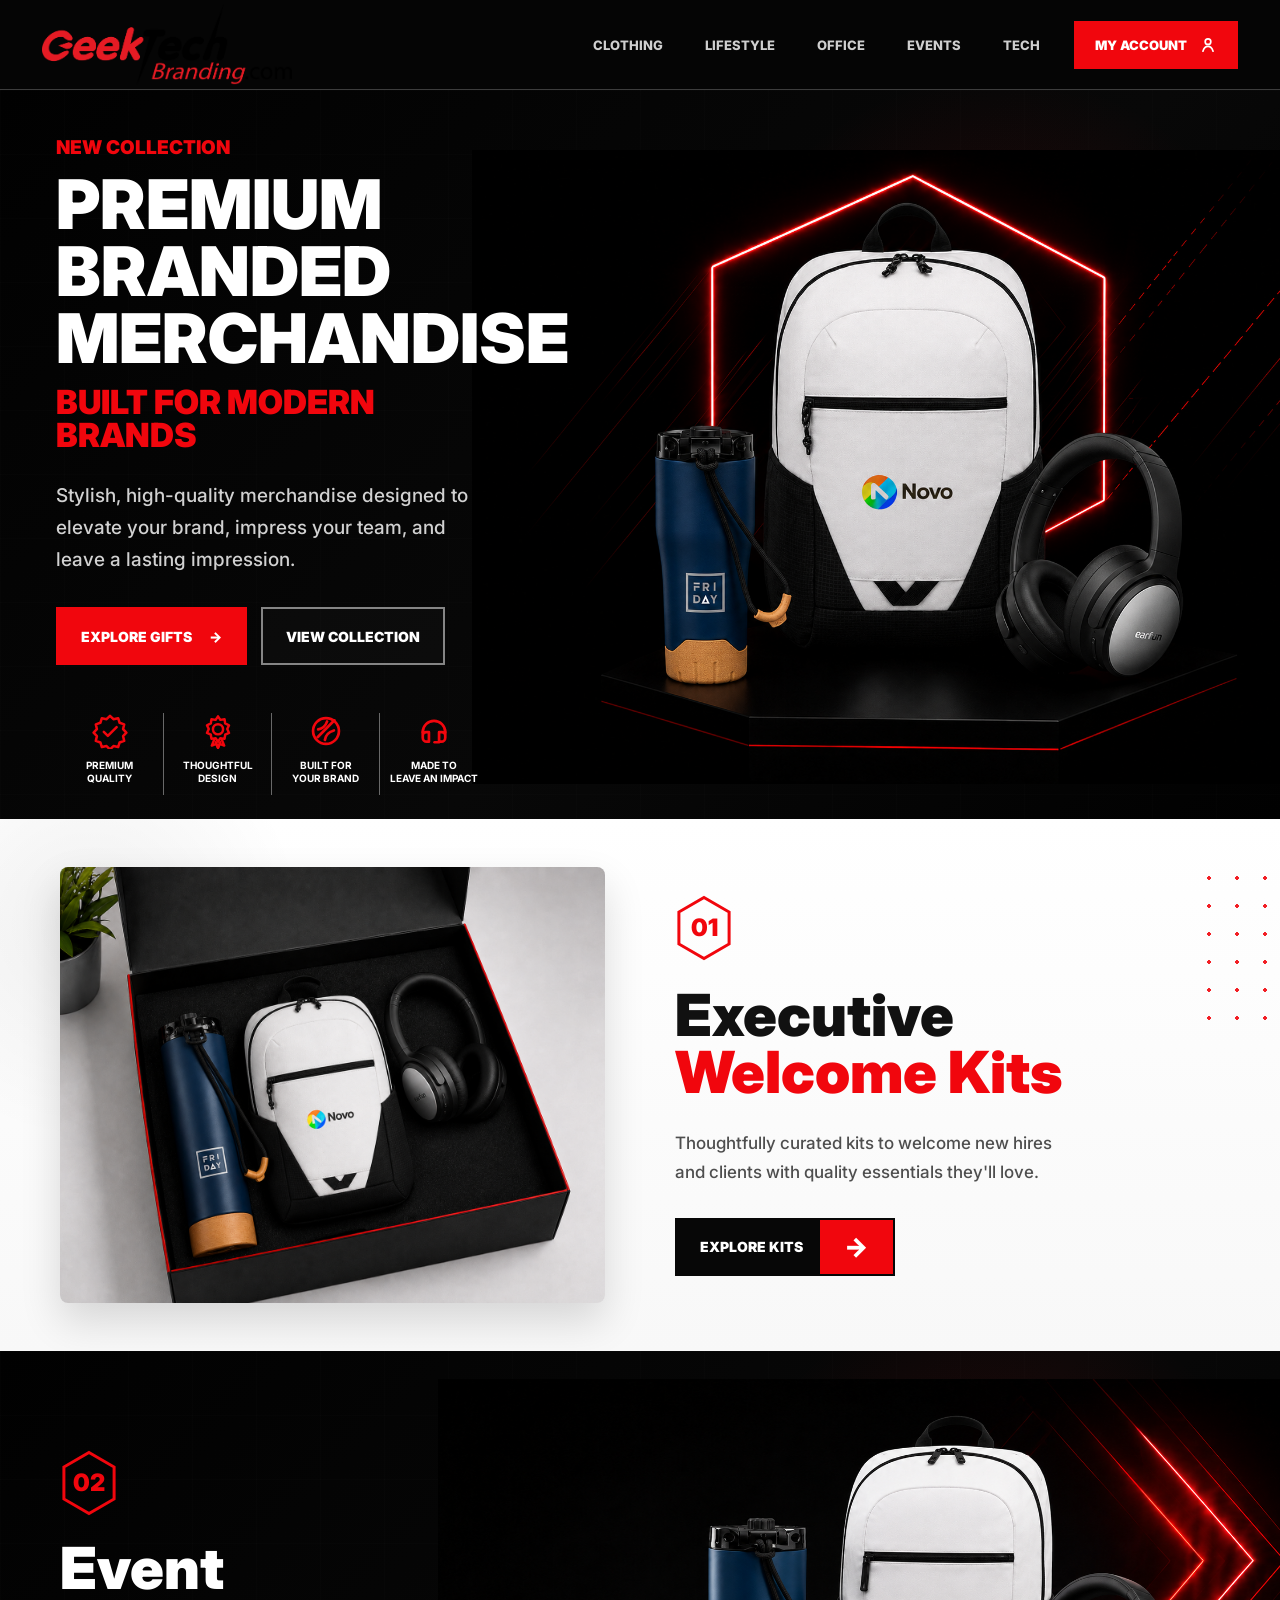
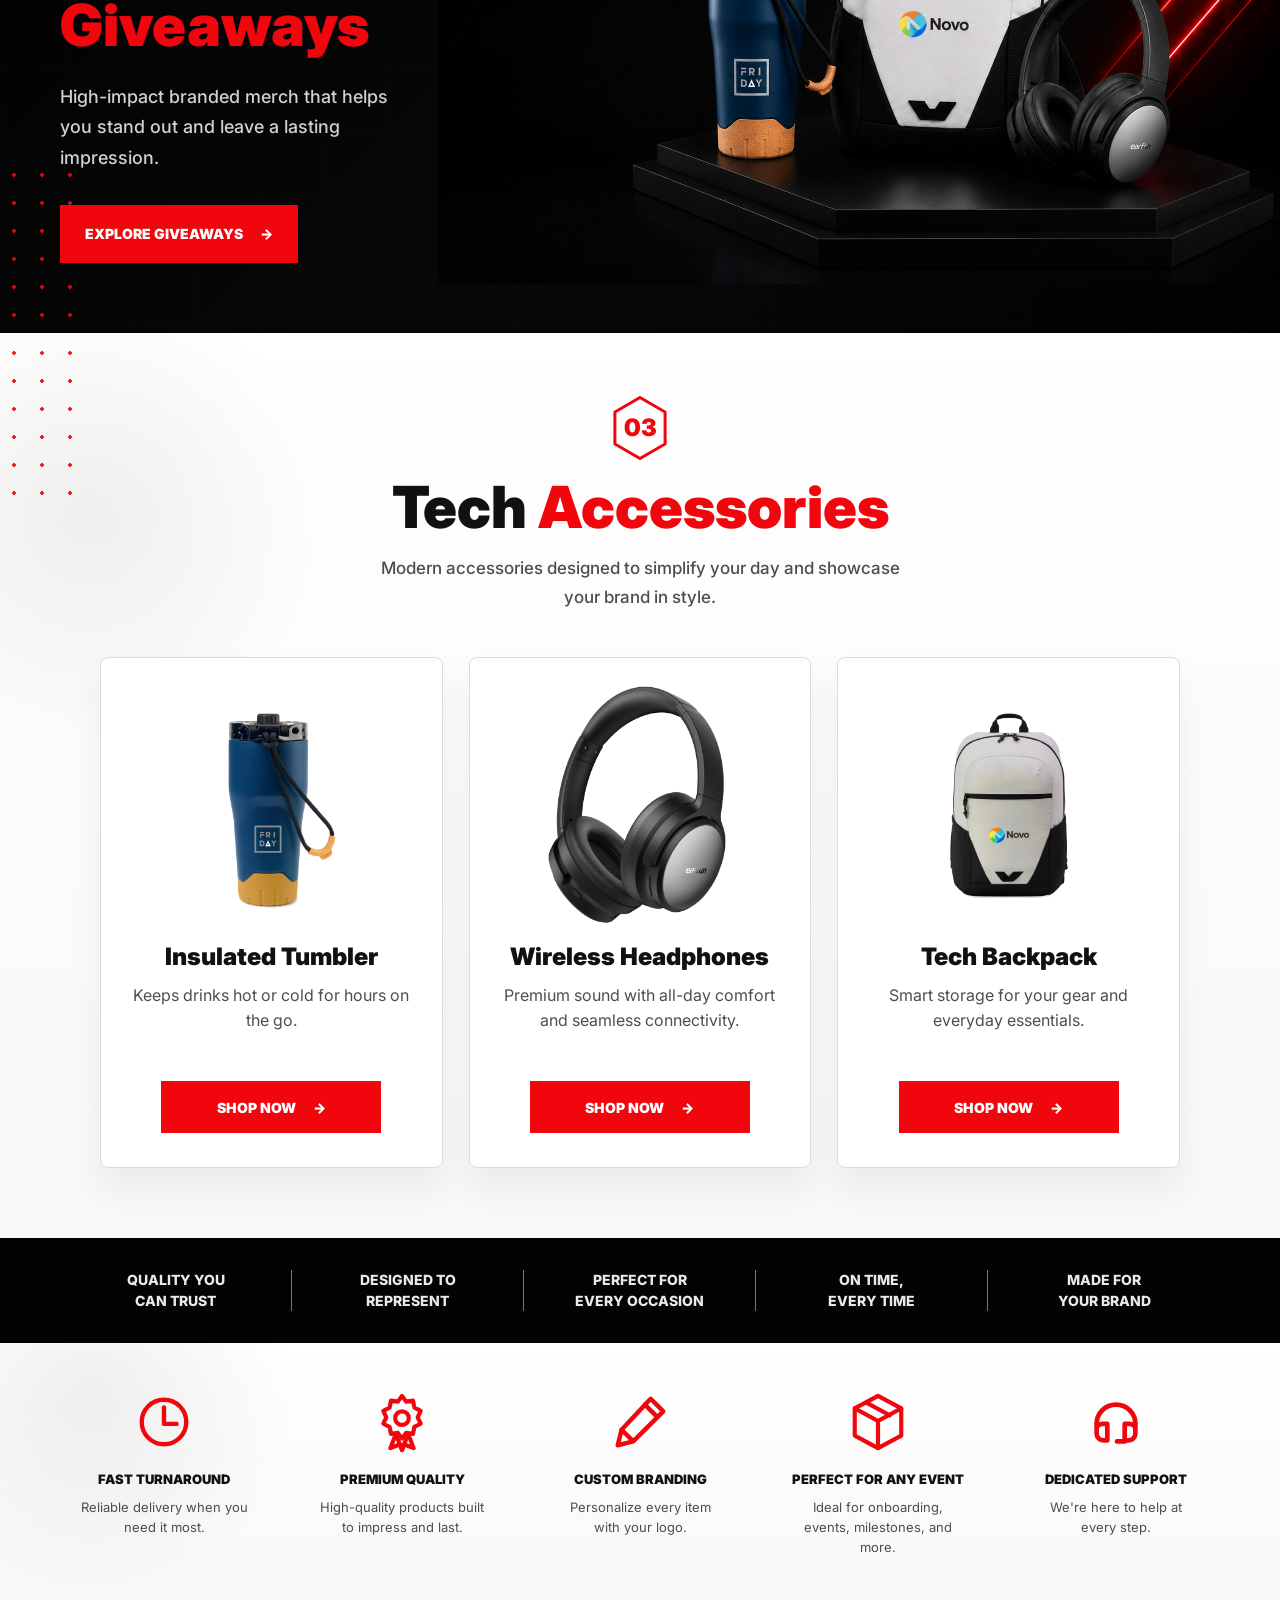
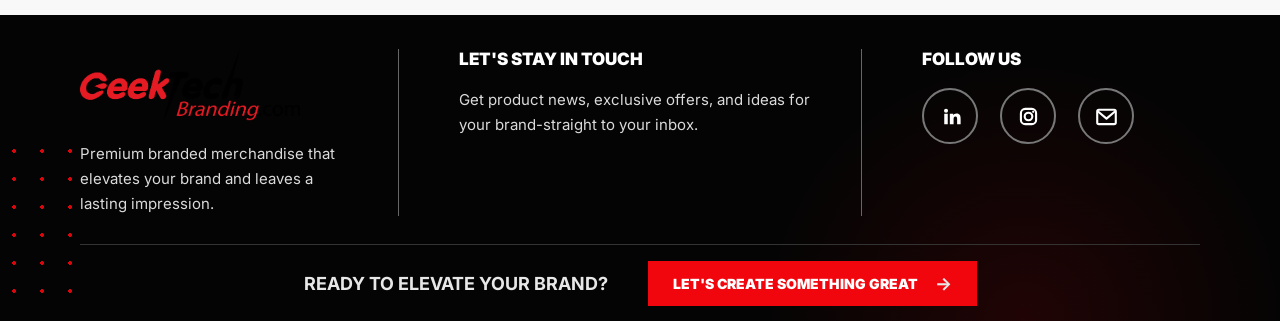
==== commit b82c93f0: "all changes done" ====
--- a/index.html
+++ b/index.html
@@ -73,9 +73,6 @@
 
         <div class="hero-visual banner-visual hero-banner">
           <img src="assets/img/banner/hero-section-img.png" alt="Premium Ceek branded merchandise on a neon black display" />
-          <span class="banner-logo hero-logo-bag">Ceek <small>Branding</small></span>
-          <span class="banner-logo hero-logo-bottle">Ceek <small>Branding</small></span>
-          <span class="banner-logo hero-logo-headphones">Ceek <small>Branding</small></span>
         </div>
       </section>
 
@@ -108,9 +105,6 @@
         </div>
         <div class="giveaway-visual banner-visual event-banner">
           <img src="assets/img/banner/event-giveaway-img.png" alt="Event giveaway merchandise on a black platform" />
-          <span class="banner-logo event-logo-bag">Ceek <small>Branding</small></span>
-          <span class="banner-logo event-logo-bottle">Ceek <small>Branding</small></span>
-          <span class="banner-logo event-logo-headphones">Ceek <small>Branding</small></span>
         </div>
       </section>
 
--- a/assets/css/style.css
+++ b/assets/css/style.css
@@ -1397,3 +1397,851 @@
     min-width: 100%;
   }
 }
+
+@media (max-width: 900px) {
+  body {
+    background: #050505;
+  }
+
+  .site-header {
+    gap: 14px;
+    min-height: 76px;
+    padding: 14px 18px;
+    position: sticky;
+  }
+
+  .brand img {
+    width: min(190px, 58vw);
+  }
+
+  .nav-toggle {
+    border: 1px solid rgba(255, 255, 255, 0.22);
+    display: block;
+    flex: 0 0 42px;
+    margin-left: auto;
+  }
+
+  .main-nav {
+    background: #050505;
+    border-bottom: 1px solid #303030;
+    border-top: 1px solid #303030;
+    display: none;
+    flex-direction: column;
+    gap: 0;
+    left: 0;
+    margin-left: 0;
+    padding: 10px 22px 18px;
+    position: absolute;
+    right: 0;
+    top: 100%;
+    z-index: 30;
+  }
+
+  .site-header.nav-open .main-nav {
+    display: flex;
+  }
+
+  .main-nav a {
+    font-size: 14px;
+    padding: 14px 0;
+  }
+
+  .account-btn {
+    display: none;
+  }
+
+  .hero,
+  .welcome,
+  .giveaways {
+    grid-template-columns: 1fr;
+  }
+
+  .hero {
+    min-height: 0;
+    padding: 44px 22px 38px;
+  }
+
+  .hero-copy {
+    margin-top: 0;
+    max-width: none;
+  }
+
+  .eyebrow {
+    font-size: 15px;
+  }
+
+  .hero h1 {
+    font-size: clamp(40px, 12vw, 58px);
+    line-height: 1.02;
+  }
+
+  .hero h2 {
+    font-size: clamp(23px, 7vw, 33px);
+    line-height: 1.08;
+  }
+
+  .hero-copy > p:not(.eyebrow),
+  .giveaway-copy p,
+  .section-copy p,
+  .section-heading p {
+    font-size: 16px;
+    line-height: 1.65;
+  }
+
+  .button-row {
+    display: grid;
+    grid-template-columns: 1fr;
+    max-width: 360px;
+  }
+
+  .btn {
+    min-height: 52px;
+    width: 100%;
+  }
+
+  .hero-points {
+    gap: 18px 0;
+    grid-template-columns: repeat(2, minmax(0, 1fr));
+    margin-top: 34px;
+    max-width: 100%;
+  }
+
+  .hero-points div {
+    border-right: 0;
+    min-height: 78px;
+  }
+
+  .banner-visual,
+  .hero-banner,
+  .event-banner {
+    margin: 28px 0 0;
+    min-height: 0;
+    overflow: hidden;
+    width: 100%;
+  }
+
+  .hero-banner > img,
+  .event-banner > img {
+    margin: 0;
+    max-width: 100%;
+    width: 100%;
+  }
+
+  .banner-logo {
+    transform: scale(0.72);
+    transform-origin: left top;
+  }
+
+  .hero-logo-bag {
+    left: 49%;
+    top: 29%;
+  }
+
+  .hero-logo-bottle {
+    left: 22%;
+    top: 60%;
+  }
+
+  .hero-logo-headphones {
+    right: 5%;
+    top: 65%;
+    transform-origin: right top;
+  }
+
+  .welcome {
+    gap: 30px;
+    padding: 38px 22px;
+  }
+
+  .kit-photo {
+    aspect-ratio: 1.18 / 0.88;
+    max-width: 100%;
+    min-height: 0;
+    order: 1;
+  }
+
+  .section-copy {
+    max-width: none;
+    order: 2;
+  }
+
+  .section-copy h2,
+  .giveaway-copy h2,
+  .section-heading h2 {
+    font-size: clamp(34px, 10vw, 46px);
+  }
+
+  .giveaways {
+    gap: 24px;
+    min-height: 0;
+    padding: 48px 22px 36px;
+  }
+
+  .giveaway-copy {
+    max-width: none;
+  }
+
+  .event-banner {
+    margin-top: 0;
+  }
+
+  .event-logo-bag {
+    left: 44%;
+    top: 31%;
+  }
+
+  .event-logo-bottle {
+    left: 22%;
+    top: 54%;
+  }
+
+  .event-logo-headphones {
+    right: 12%;
+    top: 67%;
+    transform-origin: right top;
+  }
+
+  .products {
+    padding: 44px 22px 50px;
+  }
+
+  .product-grid {
+    grid-template-columns: 1fr;
+  }
+
+  .product-card {
+    min-height: 0;
+    padding: 22px 18px 26px;
+  }
+
+  .product-card img {
+    height: 210px;
+  }
+
+  .trust-bar {
+    gap: 0;
+    grid-template-columns: repeat(2, minmax(0, 1fr));
+    padding: 0 22px;
+  }
+
+  .trust-bar span {
+    border-bottom: 1px solid #333;
+    border-right: 0;
+    padding: 18px 0;
+  }
+
+  .trust-bar span:last-child {
+    border-bottom: 0;
+  }
+
+  .trust-bar span:nth-child(odd):last-child {
+    grid-column: 1 / -1;
+    justify-self: center;
+    max-width: 260px;
+    width: 100%;
+  }
+
+  .features {
+    gap: 28px;
+    grid-template-columns: repeat(2, minmax(0, 1fr));
+    padding: 40px 22px;
+  }
+
+  .features article:nth-child(odd):last-child {
+    grid-column: 1 / -1;
+    justify-self: center;
+    max-width: 260px;
+    width: 100%;
+  }
+
+  .features p {
+    max-width: 280px;
+  }
+
+  .site-footer {
+    padding: 32px 22px 0;
+  }
+
+  .footer-main {
+    gap: 26px;
+    grid-template-columns: 1fr;
+  }
+
+  .footer-main > div {
+    border-bottom: 1px solid #333;
+    border-right: 0;
+    min-height: 0;
+    padding: 0 0 24px;
+  }
+
+  .footer-main > div:last-child {
+    border-bottom: 0;
+  }
+
+  .footer-brand img {
+    width: 190px;
+  }
+
+  .socials {
+    gap: 14px;
+  }
+
+  .footer-cta {
+    align-items: stretch;
+    flex-direction: column;
+    gap: 16px;
+    padding: 22px 0;
+    text-align: center;
+  }
+}
+
+@media (max-width: 420px) {
+  .site-header {
+    padding-left: 14px;
+    padding-right: 14px;
+  }
+
+  .brand img {
+    width: min(170px, 56vw);
+  }
+
+  .hero,
+  .welcome,
+  .giveaways,
+  .products,
+  .features,
+  .site-footer {
+    padding-left: 16px;
+    padding-right: 16px;
+  }
+
+  .hero h1 {
+    font-size: 37px;
+  }
+
+  .hero h2 {
+    font-size: 23px;
+  }
+
+  .hero-points {
+    grid-template-columns: 1fr;
+  }
+
+  .trust-bar,
+  .features {
+    grid-template-columns: repeat(2, minmax(0, 1fr));
+  }
+
+  .banner-logo {
+    transform: scale(0.58);
+  }
+
+  .number-badge {
+    height: 58px;
+    width: 51px;
+  }
+
+  .product-card img {
+    height: 190px;
+  }
+}
+
+.email-page {
+  background: #eeeeee;
+  color: var(--ink);
+}
+
+.email-shell {
+  padding: 34px 16px;
+}
+
+.email-template {
+  background: #ffffff;
+  box-shadow: 0 24px 70px rgba(0, 0, 0, 0.18);
+  margin: 0 auto;
+  max-width: 760px;
+  overflow: hidden;
+  width: 100%;
+}
+
+.email-header,
+.email-footer {
+  background: #050505;
+  color: #ffffff;
+}
+
+.email-header {
+  align-items: center;
+  border-bottom: 1px solid #333333;
+  display: flex;
+  justify-content: space-between;
+  padding: 20px 26px;
+}
+
+.email-header img,
+.email-footer img {
+  display: block;
+  width: 210px;
+}
+
+.email-header a {
+  background: var(--red);
+  color: #ffffff;
+  font-size: 12px;
+  font-weight: 900;
+  padding: 13px 18px;
+  text-transform: uppercase;
+}
+
+.email-hero,
+.email-event {
+  background:
+    radial-gradient(circle at 75% 30%, rgba(241, 6, 13, 0.2), transparent 26%),
+    #030303;
+  color: #ffffff;
+}
+
+.email-hero {
+  display: grid;
+  grid-template-columns: 0.9fr 1.1fr;
+  padding: 36px 28px 26px;
+}
+
+.email-hero-copy {
+  align-self: center;
+  position: relative;
+  z-index: 2;
+}
+
+.email-hero h1 {
+  color: #ffffff;
+  font-size: 42px;
+  font-weight: 900;
+  line-height: 1.02;
+  margin: 0;
+  text-transform: uppercase;
+}
+
+.email-hero p:not(.eyebrow) {
+  color: #d8d8d8;
+  font-size: 15px;
+  line-height: 1.65;
+  margin: 18px 0 22px;
+}
+
+.email-hero-img {
+  align-self: center;
+  overflow: hidden;
+}
+
+.email-hero-img img {
+  display: block;
+  margin-left: -28px;
+  width: 470px;
+}
+
+.email-kit {
+  align-items: center;
+  display: grid;
+  gap: 34px;
+  grid-template-columns: 1fr 0.9fr;
+  padding: 34px 30px;
+}
+
+.email-kit > img {
+  border-radius: 8px;
+  display: block;
+  width: 100%;
+}
+
+.email-kit h2,
+.email-event h2,
+.email-products h2 {
+  font-size: 34px;
+  font-weight: 900;
+  line-height: 1.03;
+  margin: 0;
+}
+
+.email-kit h2 span,
+.email-event h2 span,
+.email-products h2 span {
+  color: var(--red);
+  display: block;
+}
+
+.email-kit p,
+.email-event p {
+  color: #4d4d4d;
+  font-size: 14px;
+  line-height: 1.65;
+  margin: 18px 0 24px;
+}
+
+.email-event {
+  align-items: center;
+  display: grid;
+  gap: 22px;
+  grid-template-columns: 0.72fr 1.28fr;
+  padding: 36px 30px;
+}
+
+.email-event p {
+  color: #d7d7d7;
+}
+
+.email-event img {
+  display: block;
+  margin-right: -80px;
+  width: 520px;
+}
+
+.email-products {
+  padding: 36px 30px 42px;
+}
+
+.email-products .section-heading {
+  margin-bottom: 30px;
+}
+
+.email-product-grid {
+  display: grid;
+  gap: 16px;
+  grid-template-columns: repeat(3, 1fr);
+}
+
+.email-product-grid article {
+  border: 1px solid #e1e1e1;
+  border-radius: 8px;
+  padding: 18px 12px 20px;
+  text-align: center;
+}
+
+.email-product-grid img {
+  height: 135px;
+  object-fit: contain;
+  width: 100%;
+}
+
+.email-product-grid h3 {
+  font-size: 16px;
+  font-weight: 900;
+  margin: 12px 0 8px;
+}
+
+.email-product-grid p {
+  color: #555555;
+  font-size: 12px;
+  line-height: 1.45;
+  margin: 0;
+}
+
+.email-benefits {
+  background: #050505;
+  color: #ffffff;
+  display: grid;
+  grid-template-columns: repeat(3, 1fr);
+  padding: 24px 20px;
+  text-align: center;
+}
+
+.email-benefits div {
+  border-right: 1px solid #555555;
+}
+
+.email-benefits div:last-child {
+  border-right: 0;
+}
+
+.email-benefits img {
+  height: 42px;
+  margin: 0 auto 10px;
+  width: 42px;
+}
+
+.email-benefits strong {
+  font-size: 12px;
+  text-transform: uppercase;
+}
+
+.email-footer {
+  align-items: center;
+  display: flex;
+  flex-direction: column;
+  gap: 16px;
+  padding: 30px 24px 34px;
+  text-align: center;
+}
+
+.email-footer p {
+  font-size: 18px;
+  font-weight: 800;
+  margin: 0;
+  text-transform: uppercase;
+}
+
+.email-footer .btn {
+  min-height: 46px;
+}
+
+@media (max-width: 700px) {
+  .email-shell {
+    padding: 0;
+  }
+
+  .email-template {
+    box-shadow: none;
+  }
+
+  .email-header {
+    gap: 16px;
+    padding: 18px 16px;
+  }
+
+  .email-header img,
+  .email-footer img {
+    width: 170px;
+  }
+
+  .email-header a {
+    padding: 11px 12px;
+  }
+
+  .email-hero,
+  .email-kit,
+  .email-event,
+  .email-product-grid,
+  .email-benefits {
+    grid-template-columns: 1fr;
+  }
+
+  .email-hero {
+    padding: 34px 18px 20px;
+  }
+
+  .email-hero h1 {
+    font-size: 36px;
+  }
+
+  .email-hero-img img,
+  .email-event img {
+    margin: 16px 0 0;
+    width: 100%;
+  }
+
+  .email-kit,
+  .email-event,
+  .email-products {
+    padding-left: 18px;
+    padding-right: 18px;
+  }
+
+  .email-event {
+    gap: 10px;
+  }
+
+  .email-benefits div {
+    border-bottom: 1px solid #333333;
+    border-right: 0;
+    padding: 16px 0;
+  }
+
+  .email-benefits div:last-child {
+    border-bottom: 0;
+  }
+}
+
+@media (max-width: 600px) {
+  .email-page {
+    background: #ffffff;
+  }
+
+  .email-template {
+    max-width: 100%;
+  }
+
+  .email-header {
+    align-items: flex-start;
+    flex-direction: column;
+  }
+
+  .email-header img,
+  .email-footer img {
+    width: min(190px, 72vw);
+  }
+
+  .email-header a {
+    display: inline-flex;
+    justify-content: center;
+    min-height: 42px;
+    width: 100%;
+  }
+
+  .email-hero {
+    padding: 30px 16px 18px;
+  }
+
+  .email-hero h1 {
+    font-size: clamp(32px, 10vw, 42px);
+  }
+
+  .email-hero p:not(.eyebrow) {
+    font-size: 15px;
+  }
+
+  .email-hero .btn,
+  .email-kit .btn,
+  .email-footer .btn {
+    min-height: 50px;
+    width: 100%;
+  }
+
+  .email-hero-img {
+    border-radius: 0;
+    margin-top: 18px;
+  }
+
+  .email-hero-img img {
+    border-radius: 0;
+  }
+
+  .email-kit {
+    gap: 22px;
+    padding-bottom: 30px;
+    padding-top: 30px;
+  }
+
+  .email-kit > img {
+    aspect-ratio: 1.15 / 0.88;
+    object-fit: cover;
+  }
+
+  .email-kit h2,
+  .email-event h2,
+  .email-products h2 {
+    font-size: clamp(30px, 9vw, 38px);
+  }
+
+  .email-event {
+    padding-bottom: 24px;
+    padding-top: 32px;
+  }
+
+  .email-event img {
+    border-radius: 0;
+  }
+
+  .email-products {
+    padding-bottom: 34px;
+    padding-top: 32px;
+  }
+
+  .email-products .section-heading {
+    margin-bottom: 22px;
+  }
+
+  .email-product-grid {
+    gap: 14px;
+  }
+
+  .email-product-grid article {
+    align-items: center;
+    display: grid;
+    gap: 12px;
+    grid-template-columns: 112px 1fr;
+    min-height: 136px;
+    padding: 14px;
+    text-align: left;
+  }
+
+  .email-product-grid img {
+    height: 106px;
+  }
+
+  .email-product-grid h3 {
+    font-size: 17px;
+    margin: 0 0 6px;
+  }
+
+  .email-product-grid p {
+    font-size: 13px;
+  }
+
+  .email-benefits {
+    padding: 10px 20px;
+  }
+
+  .email-benefits div {
+    align-items: center;
+    display: flex;
+    gap: 14px;
+    justify-content: flex-start;
+    text-align: left;
+  }
+
+  .email-benefits img {
+    flex: 0 0 40px;
+    margin: 0;
+  }
+
+  .email-footer {
+    padding: 28px 18px 32px;
+  }
+
+  .email-footer p {
+    font-size: 16px;
+  }
+}
+
+@media (max-width: 430px) {
+  .email-header,
+  .email-hero,
+  .email-kit,
+  .email-event,
+  .email-products,
+  .email-footer {
+    padding-left: 14px;
+    padding-right: 14px;
+  }
+
+  .email-header img,
+  .email-footer img {
+    width: min(168px, 68vw);
+  }
+
+  .email-hero h1 {
+    font-size: 31px;
+  }
+
+  .email-hero-img img,
+  .email-event img {
+    min-width: 0;
+    width: 100%;
+  }
+
+  .email-product-grid article {
+    grid-template-columns: 96px 1fr;
+    padding: 12px;
+  }
+
+  .email-product-grid img {
+    height: 92px;
+  }
+
+  .email-product-grid h3 {
+    font-size: 15px;
+  }
+
+  .email-product-grid p {
+    font-size: 12px;
+  }
+
+  .email-benefits {
+    padding-left: 14px;
+    padding-right: 14px;
+  }
+
+  .email-benefits strong {
+    font-size: 11px;
+  }
+}
